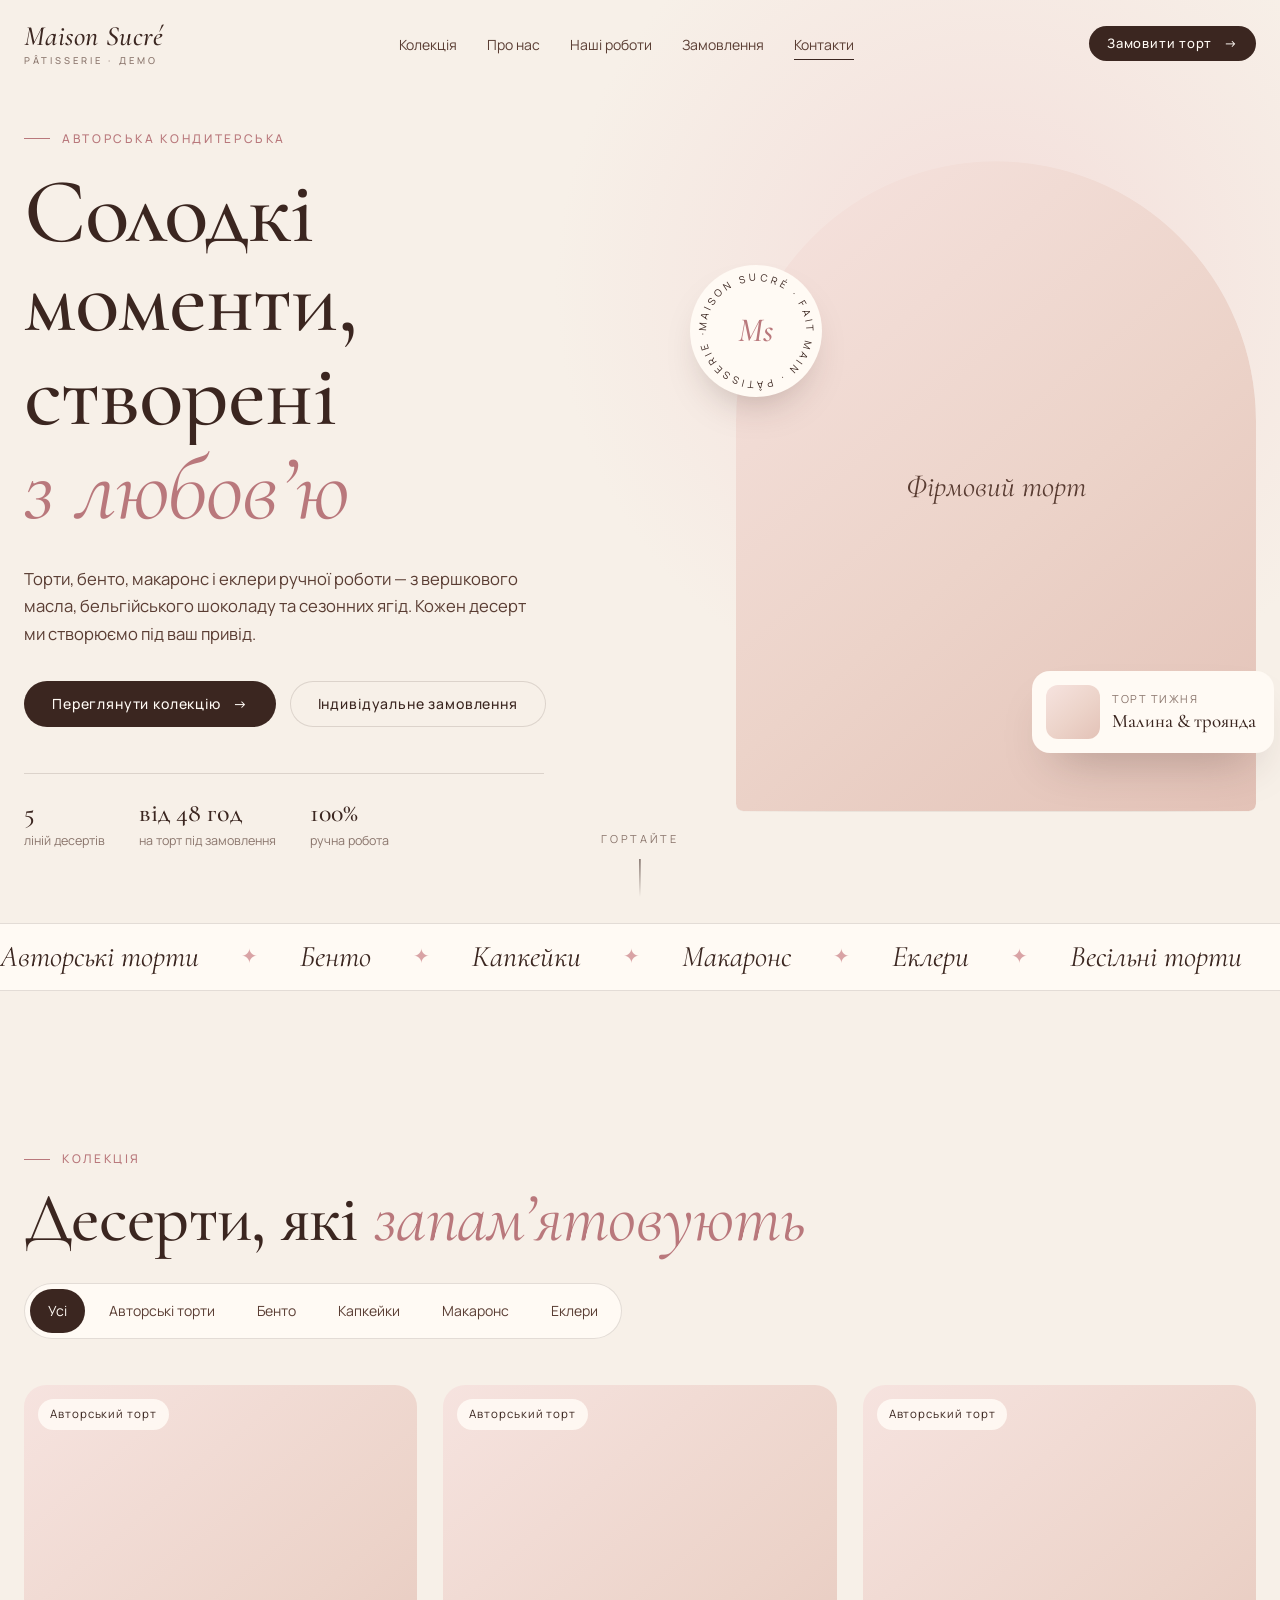
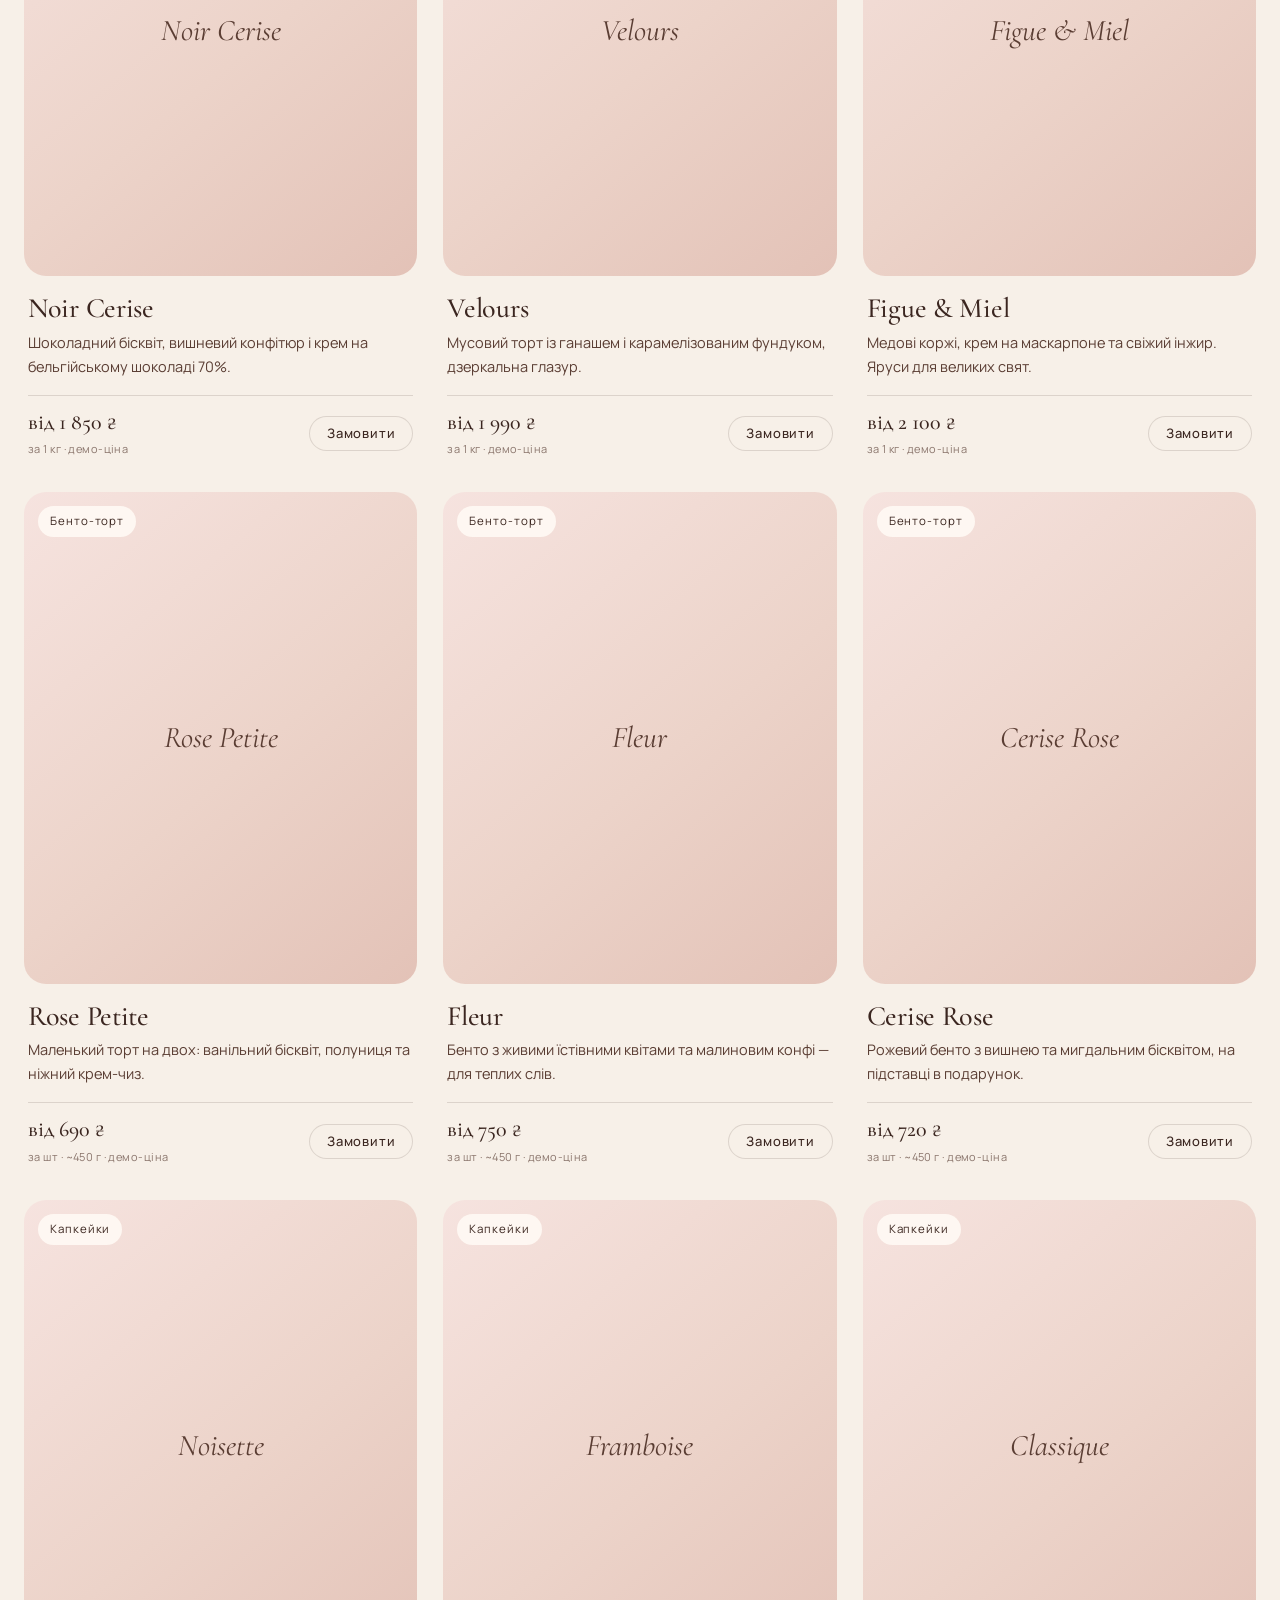
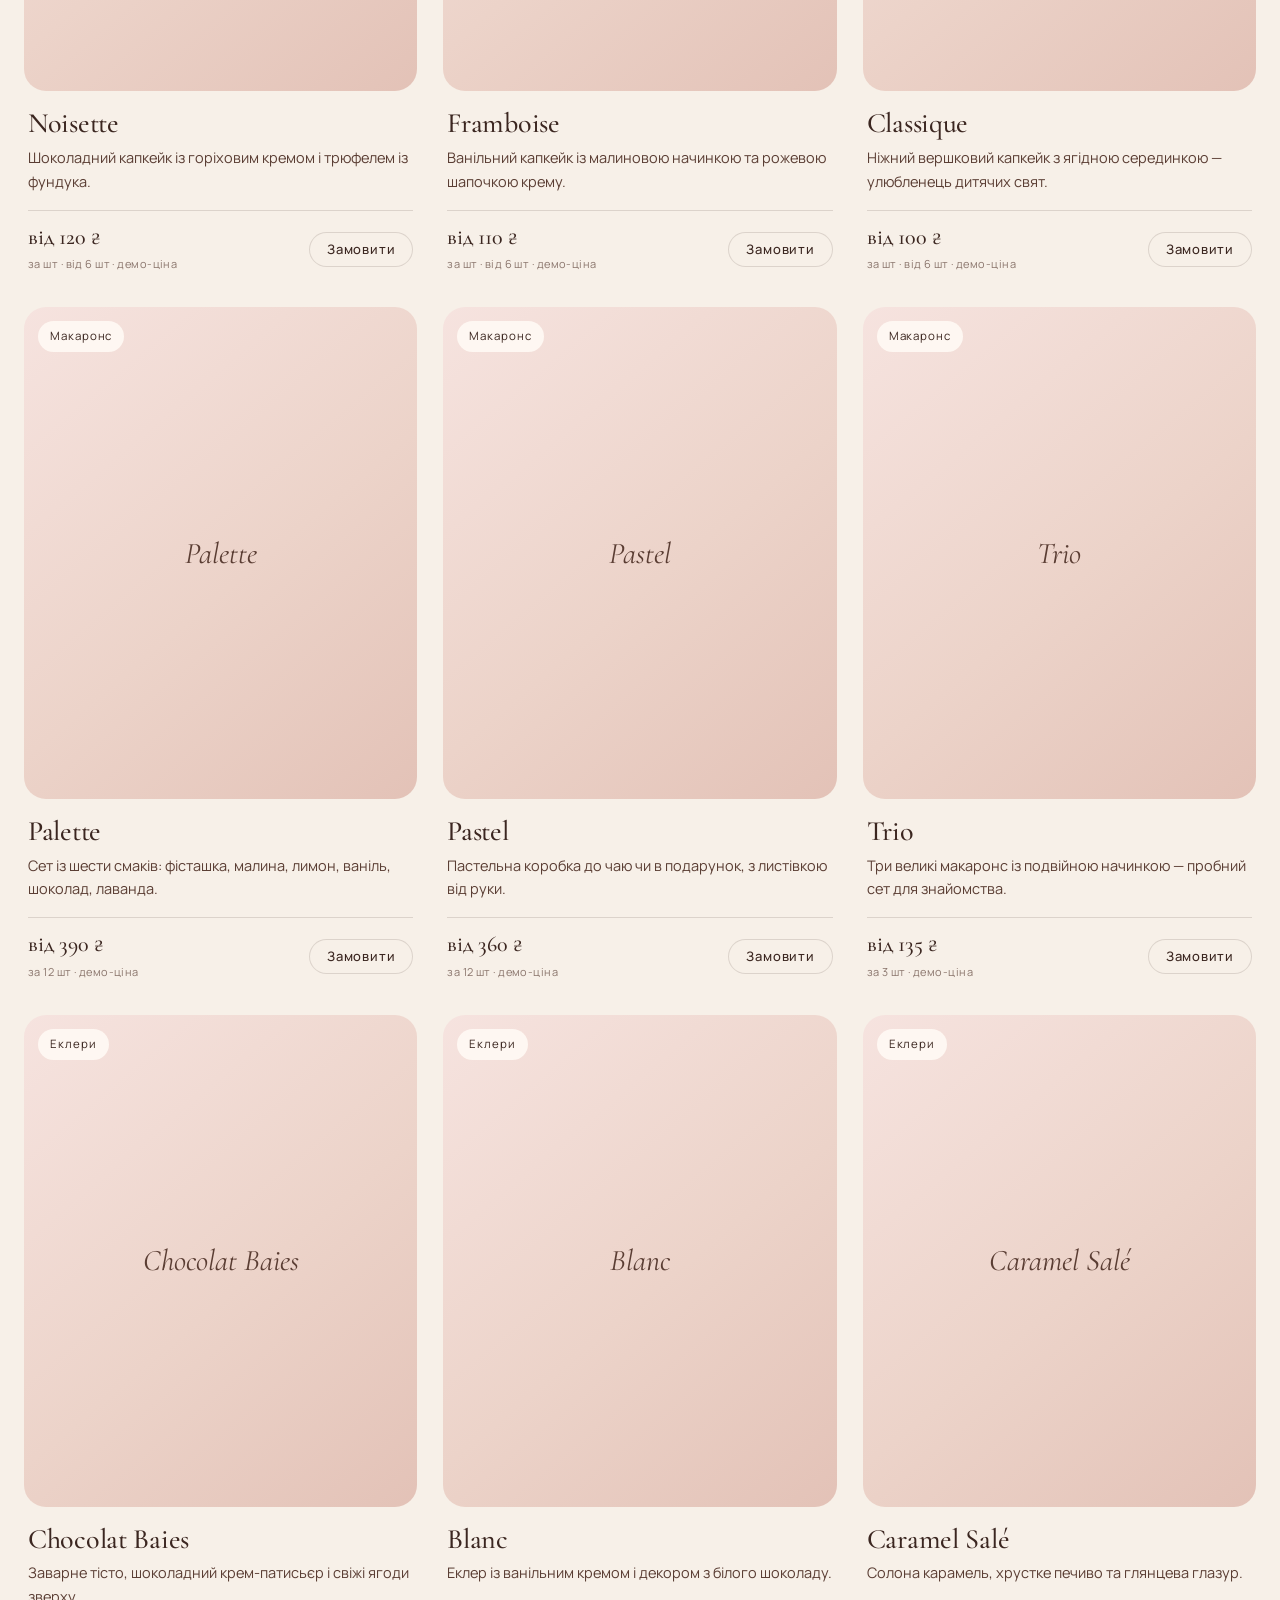
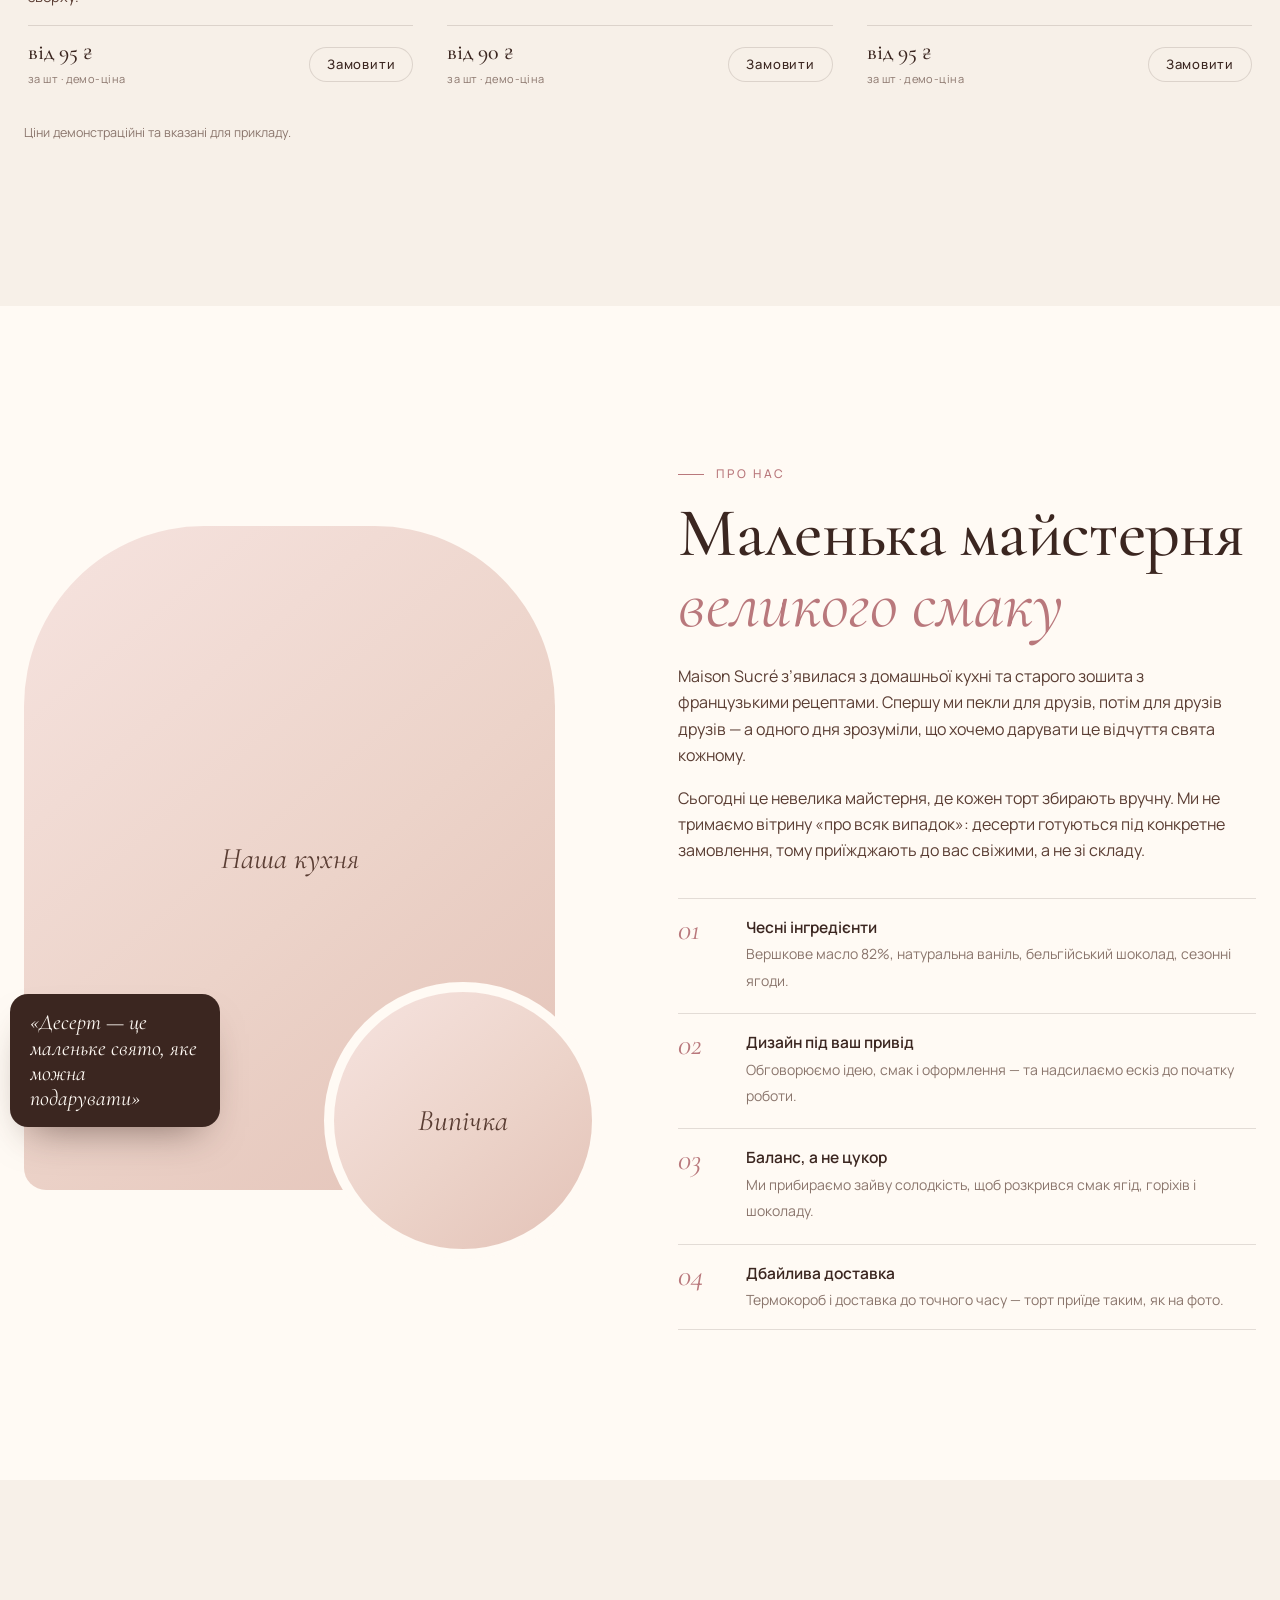
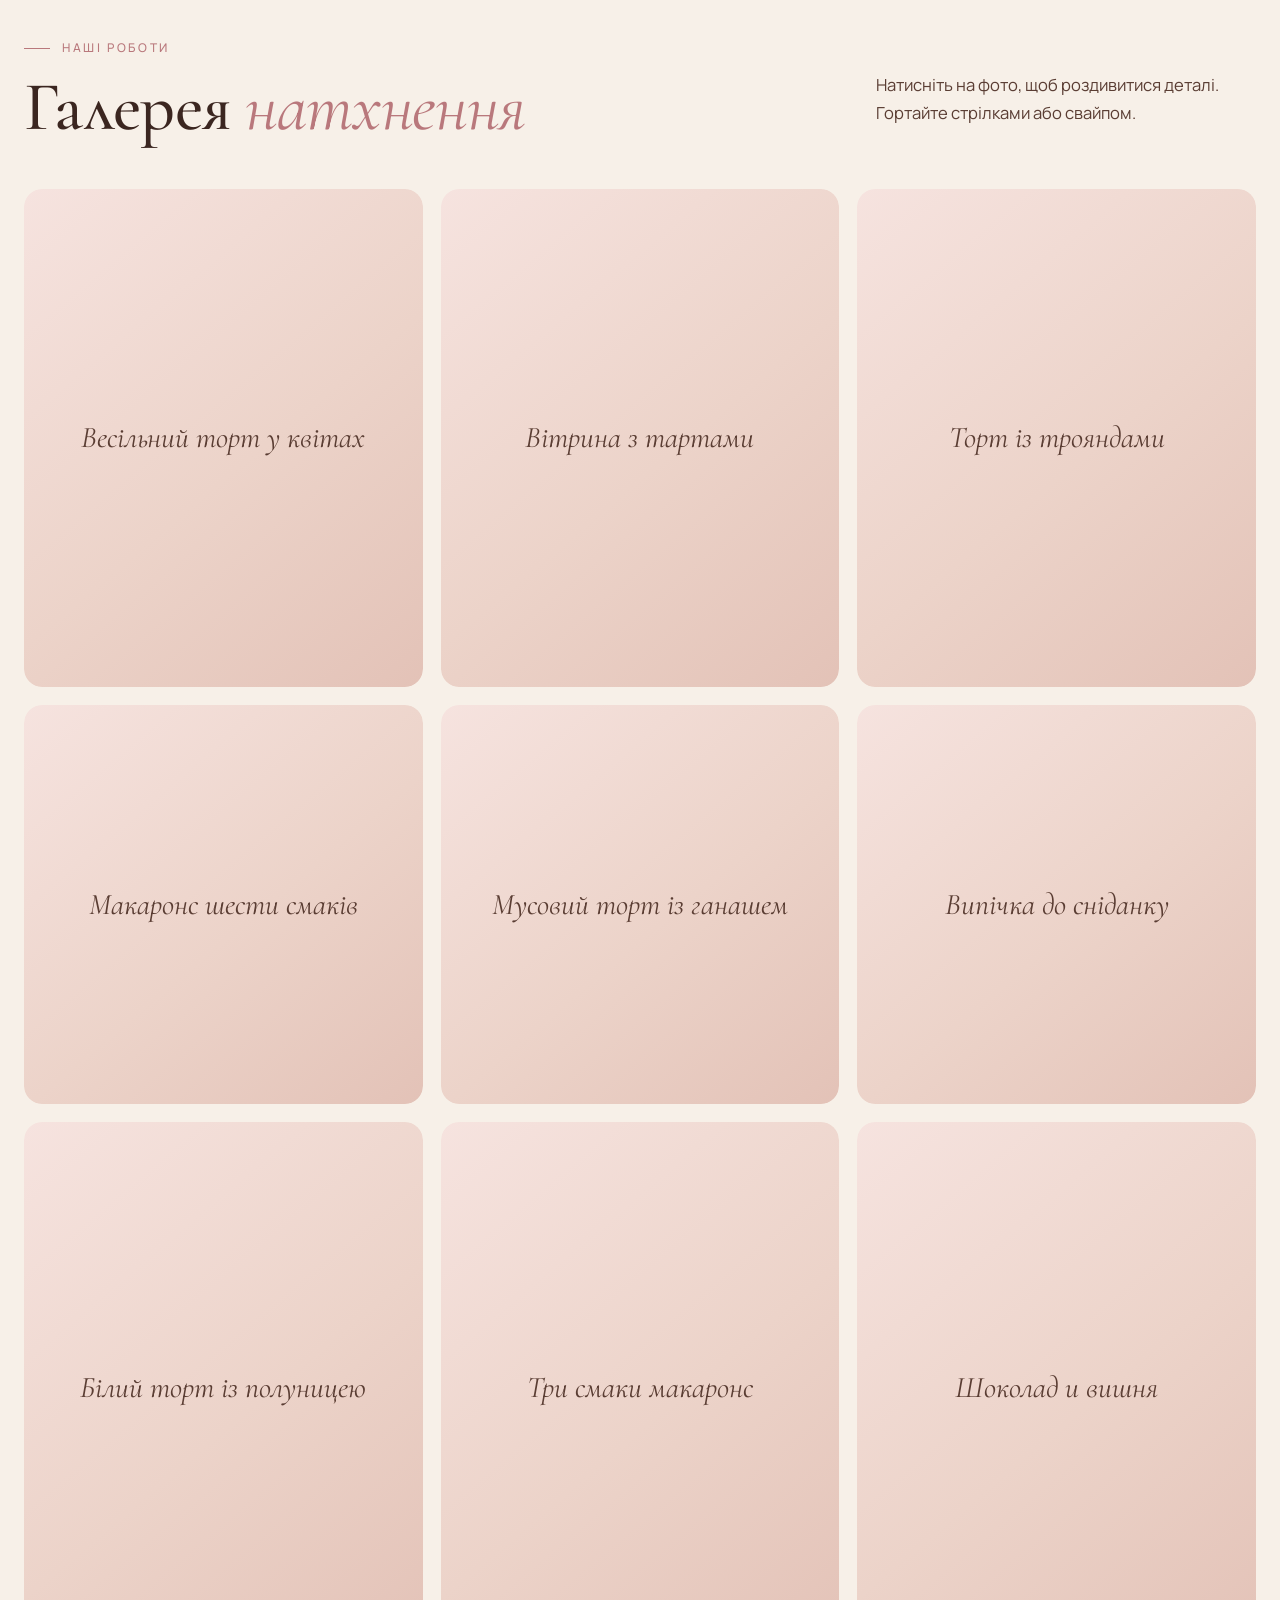
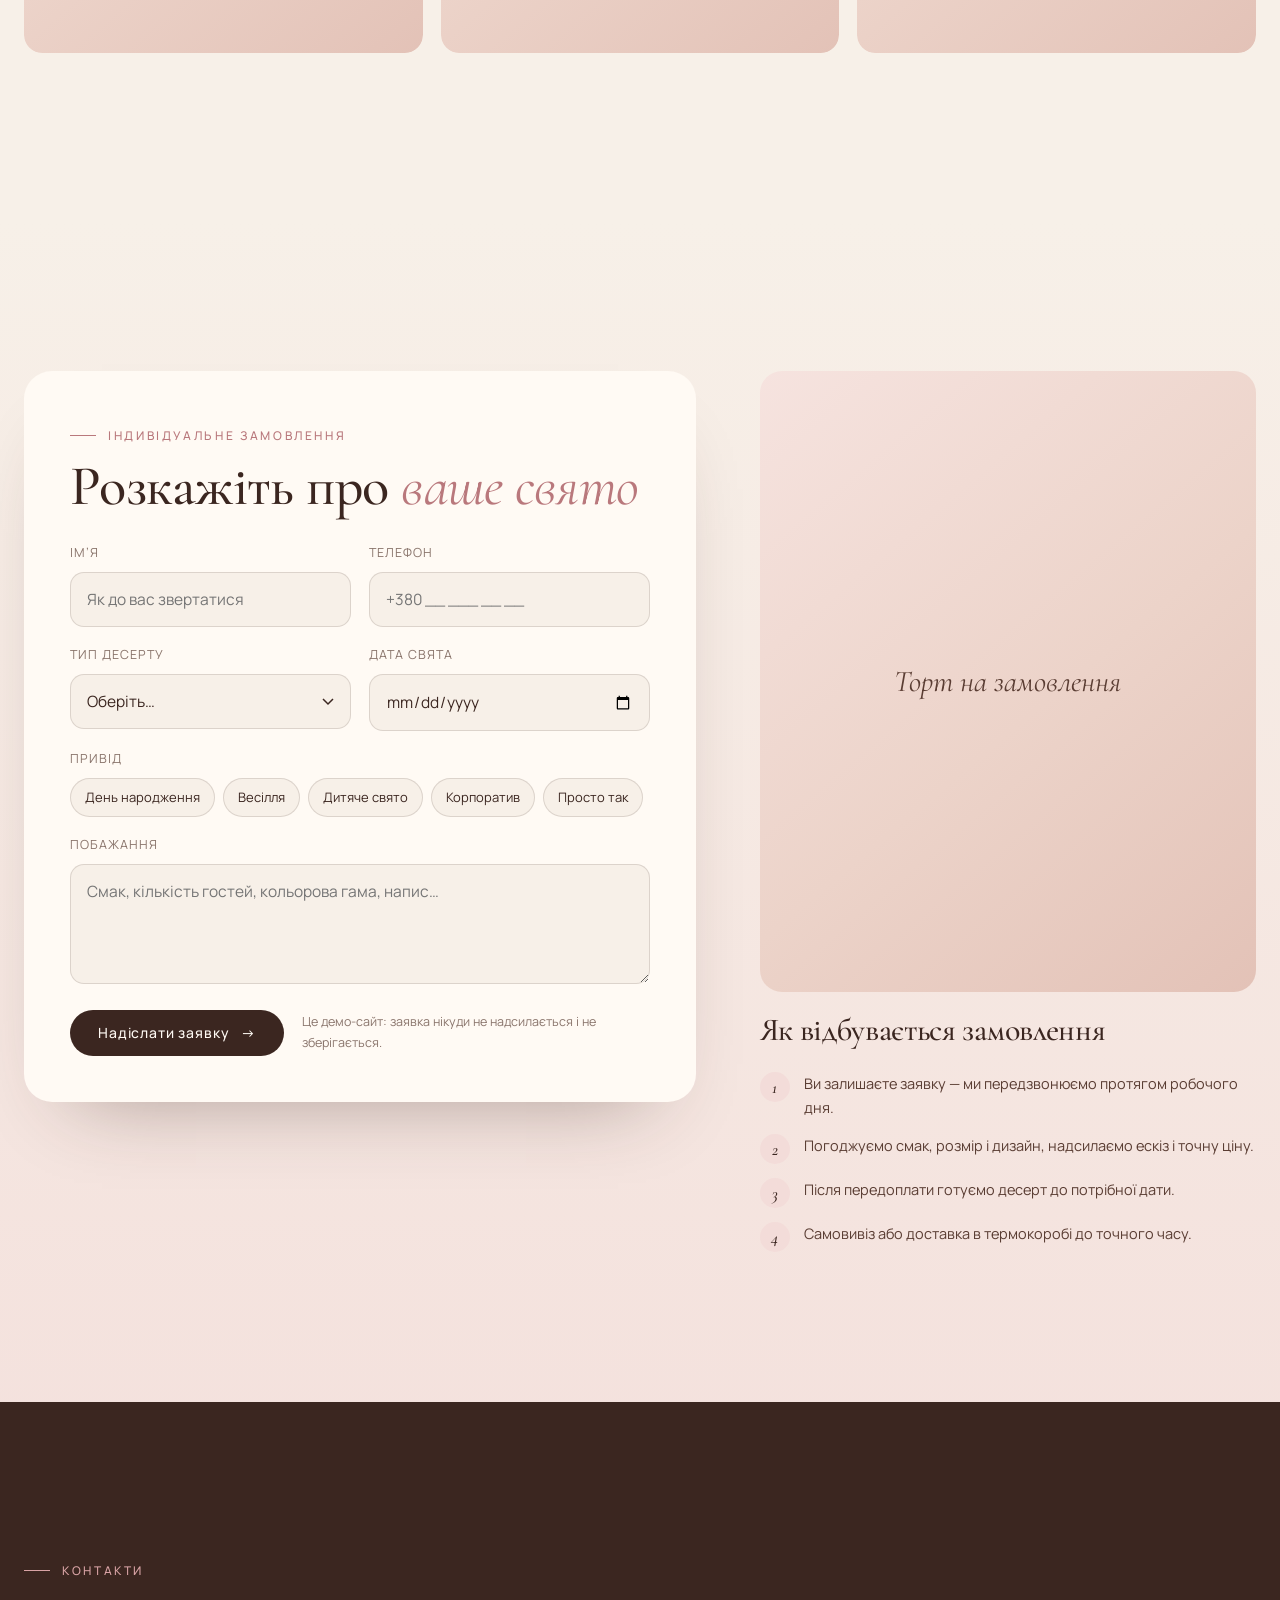
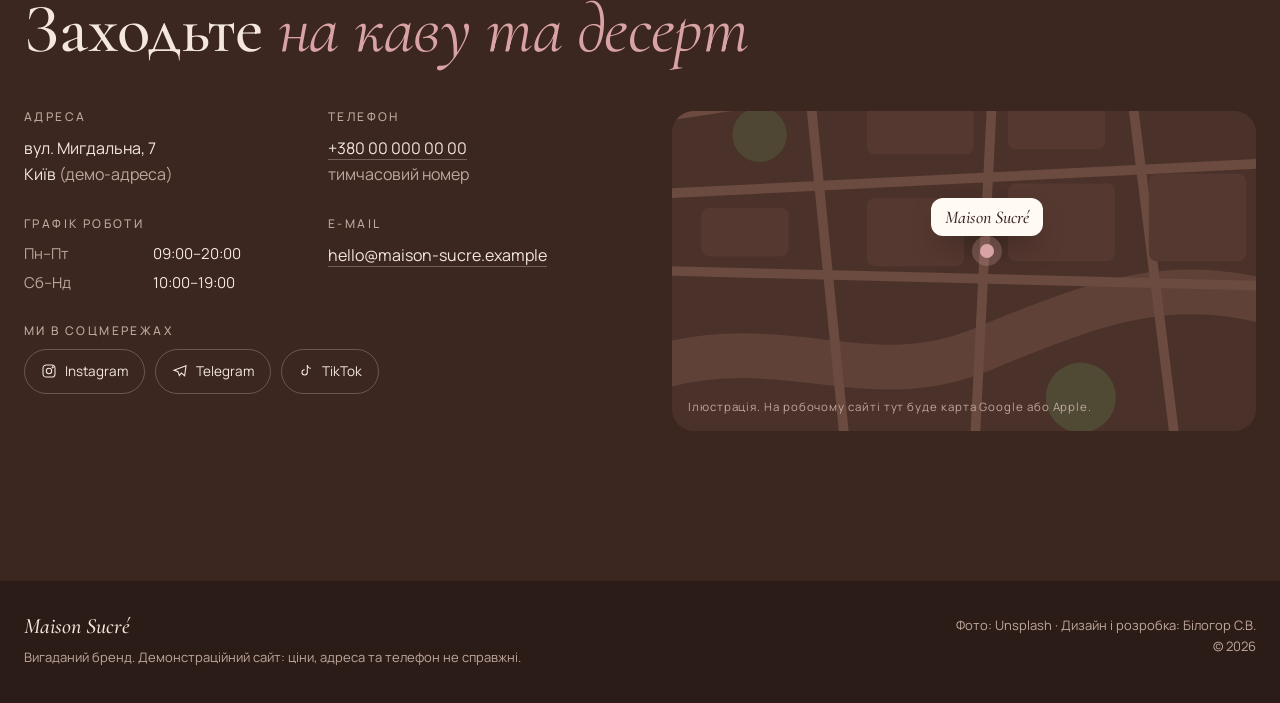
==== maison-sucre/index.html @ 6be9d834 "Add Maison Sucré demo (Ukrainian) at /maison-sucre/" ====
<!DOCTYPE html>
<html lang="uk">
<head>
<meta charset="utf-8">
<meta name="viewport" content="width=device-width,initial-scale=1">
<title>Maison Sucré — авторська кондитерська (демо)</title>
<meta name="description" content="Maison Sucré — авторські торти, бенто, макаронс, еклери та капкейки. Демонстраційний сайт кондитерської.">
<meta name="theme-color" content="#f7f0e8">
<meta property="og:title" content="Maison Sucré — солодкі моменти, створені з любов’ю">
<meta property="og:description" content="Авторські десерти ручної роботи. Демонстраційний сайт.">
<meta property="og:type" content="website">
<link rel="icon" href="data:image/svg+xml,%3Csvg xmlns='http://www.w3.org/2000/svg' viewBox='0 0 64 64'%3E%3Crect width='64' height='64' rx='16' fill='%23f3dcd9'/%3E%3Ctext x='32' y='44' font-family='Georgia,serif' font-style='italic' font-size='34' text-anchor='middle' fill='%233b2620'%3EMs%3C/text%3E%3C/svg%3E">
<link rel="preconnect" href="https://fonts.googleapis.com">
<link rel="preconnect" href="https://fonts.gstatic.com" crossorigin>
<link rel="preconnect" href="https://images.unsplash.com">
<link href="https://fonts.googleapis.com/css2?family=Cormorant+Garamond:ital,wght@0,400;0,500;0,600;1,400;1,500&family=Manrope:wght@300;400;500;600&display=swap" rel="stylesheet">
<style>
/* ============ tokens ============ */
:root{
  --cream:#f7f0e8; --milk:#fffaf4; --blush:#f3dcd9; --rose:#d9a3a5; --rose-d:#b9787c;
  --choc:#3b2620; --choc-2:#5a3d33; --mute:#8a756c; --line:rgba(59,38,32,.14);
  --serif:'Cormorant Garamond',Georgia,'Times New Roman',serif; --sans:'Manrope',system-ui,-apple-system,'Segoe UI',sans-serif;
  --r:22px; --ease:cubic-bezier(.2,.7,.2,1);
}
*{box-sizing:border-box}
html{scroll-behavior:smooth;-webkit-text-size-adjust:100%}
body{margin:0;background:var(--cream);color:var(--choc);font:400 16px/1.65 var(--sans);-webkit-font-smoothing:antialiased;overflow-x:hidden}
img{display:block;max-width:100%}
a{color:inherit}
button,input,select,textarea{font:inherit;color:inherit}
button{cursor:pointer}
:focus-visible{outline:2px solid var(--rose-d);outline-offset:3px;border-radius:6px}
.wrap{width:min(1240px,100% - 48px);margin-inline:auto}
section{scroll-margin-top:84px}
.eyebrow{font:500 12px/1 var(--sans);letter-spacing:.22em;text-transform:uppercase;color:var(--rose-d);display:inline-flex;align-items:center;gap:12px}
.eyebrow:before{content:"";width:26px;height:1px;background:currentColor}
h1,h2,h3{font-family:var(--serif);font-weight:500;margin:0;line-height:1.02;letter-spacing:-.01em}
h2{font-size:clamp(40px,5.4vw,72px)}
h2 em,h1 em{font-style:italic;color:var(--rose-d);font-weight:400}
.lead{font-size:clamp(16px,1.3vw,18px);color:var(--choc-2);max-width:520px}
.sr{position:absolute;width:1px;height:1px;overflow:hidden;clip:rect(0 0 0 0);white-space:nowrap}

/* buttons */
.btn{display:inline-flex;align-items:center;gap:12px;border:0;border-radius:999px;padding:16px 28px;background:var(--choc);color:var(--milk);font:500 14px/1 var(--sans);letter-spacing:.06em;text-decoration:none;transition:transform .5s var(--ease),background .4s,box-shadow .5s}
.btn:hover{background:#2a1a15;transform:translateY(-2px);box-shadow:0 18px 40px -18px rgba(59,38,32,.55)}
.btn:active{transform:scale(.98)}
.btn .arr{display:inline-block;transition:transform .5s var(--ease)}
.btn:hover .arr{transform:translateX(4px)}
.btn.ghost{background:transparent;color:var(--choc);box-shadow:inset 0 0 0 1px var(--line)}
.btn.ghost:hover{background:var(--milk);box-shadow:inset 0 0 0 1px var(--choc)}
.btn.small{padding:11px 18px;font-size:13px}

/* photo frame with graceful fallback (if a photo can't load, a soft tinted card with its name stays) */
.ph{position:relative;overflow:hidden;background:linear-gradient(140deg,#f6e3df,#ecd3c9 55%,#e3c2b7)}
.ph img{width:100%;height:100%;object-fit:cover;transition:transform 1.2s var(--ease),opacity .8s;opacity:0}
.ph img.ok{opacity:1}
.ph.noimg img{display:none}
.ph.noimg:after{content:attr(data-label);position:absolute;inset:0;display:grid;place-items:center;padding:20px;text-align:center;font:italic 400 clamp(20px,2.4vw,30px)/1.1 var(--serif);color:var(--choc-2)}

/* ============ nav ============ */
.nav{position:fixed;inset:0 0 auto;z-index:50;transition:background .5s,box-shadow .5s,padding .5s;padding:22px 0}
.nav.solid{background:rgba(247,240,232,.86);-webkit-backdrop-filter:blur(14px);backdrop-filter:blur(14px);box-shadow:0 1px 0 var(--line);padding:12px 0}
.nav .wrap{display:flex;align-items:center;justify-content:space-between;gap:20px}
.logo{display:flex;flex-direction:column;text-decoration:none;line-height:1}
.logo b{font:italic 500 28px/1 var(--serif);letter-spacing:.01em}
.logo small{font:500 9.5px/1 var(--sans);letter-spacing:.32em;text-transform:uppercase;color:var(--mute);margin-top:6px}
.links{display:flex;gap:30px;list-style:none;margin:0;padding:0}
.links a{text-decoration:none;font-size:14px;color:var(--choc-2);position:relative;padding:6px 0}
.links a:after{content:"";position:absolute;left:0;right:0;bottom:0;height:1px;background:var(--choc);transform:scaleX(0);transform-origin:right;transition:transform .5s var(--ease)}
.links a:hover:after,.links a.on:after{transform:scaleX(1);transform-origin:left}
.burger{display:none;width:46px;height:46px;border-radius:50%;border:1px solid var(--line);background:var(--milk);place-items:center}
.burger span,.burger span:before,.burger span:after{display:block;width:18px;height:1.5px;background:var(--choc);position:relative;transition:transform .4s,background .4s}
.burger span:before,.burger span:after{content:"";position:absolute;left:0}
.burger span:before{top:-6px}.burger span:after{top:6px}
.burger[aria-expanded=true] span{background:transparent}
.burger[aria-expanded=true] span:before{transform:translateY(6px) rotate(45deg)}
.burger[aria-expanded=true] span:after{transform:translateY(-6px) rotate(-45deg)}
.mmenu{position:fixed;inset:0;z-index:45;background:var(--cream);display:flex;flex-direction:column;justify-content:center;padding:100px 28px 40px;gap:6px;opacity:0;visibility:hidden;transition:opacity .5s,visibility .5s}
.mmenu.on{opacity:1;visibility:visible}
.mmenu a{font:italic 400 40px/1.2 var(--serif);text-decoration:none;border-bottom:1px solid var(--line);padding:8px 0;display:flex;justify-content:space-between;align-items:baseline}
.mmenu a small{font:500 11px var(--sans);letter-spacing:.2em;color:var(--mute);font-style:normal}
.mmenu .btn{margin-top:26px;align-self:flex-start}

/* ============ hero ============ */
.hero{position:relative;min-height:100vh;min-height:100svh;display:flex;align-items:center;padding:120px 0 70px;overflow:hidden}
.hero:before{content:"";position:absolute;right:-12vw;top:-18vh;width:70vw;height:70vw;max-width:980px;max-height:980px;border-radius:50%;background:radial-gradient(circle,rgba(243,220,217,.95),rgba(243,220,217,0) 68%);pointer-events:none}
.hero .wrap{position:relative;display:grid;grid-template-columns:1.05fr .95fr;gap:56px;align-items:center}
.hero h1{font-size:clamp(52px,7.2vw,112px);line-height:.96;margin:22px 0 26px}
.hero h1 .ln{display:block;overflow:hidden;padding-bottom:.06em}
.hero h1 .ln>span{display:inline-block;transform:translateY(105%);transition:transform 1.3s var(--ease)}
.loaded .hero h1 .ln>span{transform:none}
.hero h1 .ln:nth-child(2)>span{transition-delay:.12s}.hero h1 .ln:nth-child(3)>span{transition-delay:.24s}
.hero .cta{display:flex;flex-wrap:wrap;gap:14px;margin-top:34px}
.hero .facts{display:flex;gap:34px;margin-top:46px;padding-top:26px;border-top:1px solid var(--line);max-width:520px}
.hero .facts b{display:block;font:500 26px/1 var(--serif)}
.hero .facts span{font-size:12.5px;color:var(--mute)}
.fade-up{opacity:0;transform:translateY(18px);transition:opacity 1.1s var(--ease),transform 1.1s var(--ease)}
.loaded .fade-up{opacity:1;transform:none}
.loaded .fade-up.d1{transition-delay:.35s}.loaded .fade-up.d2{transition-delay:.5s}.loaded .fade-up.d3{transition-delay:.65s}
.art{position:relative;justify-self:end;width:min(100%,520px)}
.arch{aspect-ratio:4/5;border-radius:999px 999px 28px 28px;box-shadow:0 50px 90px -40px rgba(59,38,32,.45);clip-path:inset(100% 0 0 0 round 999px 999px 28px 28px);transition:clip-path 1.6s var(--ease) .15s}
.loaded .arch{clip-path:inset(0 0 0 0 round 999px 999px 28px 28px)}
.arch img{transform:scale(1.12)}
.loaded .arch img{transform:scale(1.02)}
.seal{position:absolute;left:-46px;top:16%;width:132px;height:132px;border-radius:50%;background:var(--milk);display:grid;place-items:center;box-shadow:0 20px 40px -20px rgba(59,38,32,.35)}
.seal svg{position:absolute;inset:0;animation:spin 22s linear infinite}
.seal i{font:italic 500 34px/1 var(--serif);color:var(--rose-d)}
@keyframes spin{to{transform:rotate(360deg)}}
.tag-card{position:absolute;right:-18px;bottom:9%;background:var(--milk);border-radius:18px;padding:14px 18px 14px 14px;display:flex;gap:12px;align-items:center;box-shadow:0 24px 50px -24px rgba(59,38,32,.4);max-width:260px}
.tag-card .ph{width:54px;height:54px;border-radius:12px;flex:none}
.tag-card small{display:block;font-size:11px;letter-spacing:.14em;text-transform:uppercase;color:var(--mute)}
.tag-card b{font:500 19px/1.15 var(--serif)}
.scroll-cue{position:absolute;left:50%;bottom:26px;transform:translateX(-50%);font-size:11px;letter-spacing:.24em;text-transform:uppercase;color:var(--mute);display:flex;flex-direction:column;align-items:center;gap:10px;text-decoration:none}
.scroll-cue i{width:1px;height:38px;background:linear-gradient(var(--choc),transparent);animation:drip 2.4s ease-in-out infinite;transform-origin:top}
@keyframes drip{0%{transform:scaleY(0)}55%{transform:scaleY(1)}100%{transform:scaleY(1);opacity:0}}

/* marquee */
.marquee{border-block:1px solid var(--line);background:var(--milk);overflow:hidden;padding:18px 0}
.marquee div{display:flex;gap:42px;width:max-content;animation:mq 38s linear infinite;font:italic 400 30px/1 var(--serif);white-space:nowrap}
.marquee span:nth-child(even){color:var(--rose);font-style:normal;font-size:20px;align-self:center}
@keyframes mq{to{transform:translateX(-50%)}}

/* ============ sections ============ */
.sec{padding:clamp(90px,12vw,150px) 0}
.head{display:flex;justify-content:space-between;align-items:flex-end;gap:30px;margin-bottom:46px;flex-wrap:wrap}
.head h2{margin-top:16px}

/* reveal on scroll */
.rv{opacity:0;transform:translateY(28px);transition:opacity 1s var(--ease),transform 1s var(--ease)}
.rv.in{opacity:1;transform:none}

/* catalog */
.filters{display:flex;gap:6px;flex-wrap:wrap;position:relative;background:var(--milk);padding:6px;border-radius:999px;box-shadow:inset 0 0 0 1px var(--line)}
.filters button{position:relative;z-index:1;border:0;background:none;border-radius:999px;padding:10px 18px;font-size:14px;color:var(--choc-2);transition:color .4s;white-space:nowrap}
.filters button[aria-pressed=true]{color:var(--milk)}
.filters .pill{position:absolute;z-index:0;top:6px;left:0;height:calc(100% - 12px);border-radius:999px;background:var(--choc);transition:transform .6s var(--ease),width .6s var(--ease)}
.grid{display:grid;grid-template-columns:repeat(3,minmax(0,1fr));gap:34px 26px}
.card{display:flex;flex-direction:column;transition:opacity .45s var(--ease),transform .45s var(--ease)}
.card.hide{display:none}
.card.out{opacity:0;transform:translateY(16px) scale(.98)}
.card .ph{aspect-ratio:4/5;border-radius:var(--r)}
.card:hover .ph img{transform:scale(1.06)}
.card .badge{position:absolute;left:14px;top:14px;z-index:1;background:rgba(255,250,244,.9);border-radius:999px;padding:6px 12px;font-size:11.5px;letter-spacing:.08em;-webkit-backdrop-filter:blur(6px);backdrop-filter:blur(6px)}
.card .body{padding:18px 4px 0;display:flex;flex-direction:column;flex:1}
.card h3{font-size:28px}
.card p{margin:8px 0 16px;font-size:14.5px;color:var(--choc-2);flex:1}
.card .row{display:flex;align-items:center;justify-content:space-between;gap:12px;border-top:1px solid var(--line);padding-top:14px}
.price b{font:500 22px/1 var(--serif)}
.price small{display:block;font-size:11px;color:var(--mute);margin-top:4px;letter-spacing:.04em}
.note{font-size:12.5px;color:var(--mute);margin-top:34px}

/* about */
.about{background:var(--milk)}
.about .wrap{display:grid;grid-template-columns:1fr 1fr;gap:clamp(40px,6vw,90px);align-items:center}
.collage{position:relative;padding:0 8% 12% 0}
.collage .a{aspect-ratio:4/5;border-radius:180px 180px var(--r) var(--r)}
.collage .b{position:absolute;right:0;bottom:0;width:48%;aspect-ratio:1;border-radius:50%;border:10px solid var(--milk)}
.collage .stamp{position:absolute;left:-14px;bottom:18%;background:var(--choc);color:var(--milk);border-radius:18px;padding:16px 20px;font:italic 400 22px/1.15 var(--serif);max-width:210px;box-shadow:0 20px 40px -20px rgba(59,38,32,.6)}
.about p{color:var(--choc-2)}
.steps{list-style:none;padding:0;margin:34px 0 0;display:grid;gap:4px}
.steps li{display:grid;grid-template-columns:54px 1fr;gap:14px;padding:16px 0;border-top:1px solid var(--line)}
.steps li:last-child{border-bottom:1px solid var(--line)}
.steps b{font:italic 400 30px/1 var(--serif);color:var(--rose-d)}
.steps strong{font-weight:600;display:block;font-size:15.5px}
.steps span{font-size:14px;color:var(--mute)}

/* gallery */
.masonry{columns:3;column-gap:18px}
.masonry button{display:block;width:100%;border:0;padding:0;margin:0 0 18px;border-radius:18px;break-inside:avoid;background:none;position:relative;overflow:hidden}
.masonry .ph{border-radius:18px}
.masonry button:nth-child(3n+1) .ph{aspect-ratio:4/5}.masonry button:nth-child(3n+2) .ph{aspect-ratio:1}.masonry button:nth-child(3n) .ph{aspect-ratio:3/4}
.masonry button:after{content:"＋";position:absolute;right:14px;bottom:14px;width:42px;height:42px;border-radius:50%;background:var(--milk);display:grid;place-items:center;font-size:18px;opacity:0;transform:scale(.7);transition:opacity .4s,transform .5s var(--ease)}
.masonry button:hover:after,.masonry button:focus-visible:after{opacity:1;transform:none}
.masonry button:hover img{transform:scale(1.07)}
.lb{position:fixed;inset:0;z-index:80;background:rgba(36,23,19,.94);display:flex;align-items:center;justify-content:center;opacity:0;visibility:hidden;transition:opacity .45s,visibility .45s;touch-action:pan-y}
.lb.on{opacity:1;visibility:visible}
.lb figure{margin:0;max-width:min(1100px,92vw);display:flex;flex-direction:column;align-items:center;gap:14px}
.lb .ph{background:transparent;max-height:78vh;border-radius:14px}
.lb img{max-height:78vh;width:auto;max-width:92vw;object-fit:contain;transform:scale(.96);transition:transform .6s var(--ease),opacity .4s}
.lb.on img.ok{transform:none}
.lb figcaption{color:#f1e4dc;font:italic 400 22px/1.2 var(--serif);text-align:center}
.lb figcaption small{display:block;font:400 12px var(--sans);letter-spacing:.2em;color:#b9a79e;margin-top:6px;font-style:normal}
.lb .x,.lb .nv{position:absolute;border:1px solid rgba(255,255,255,.25);background:rgba(255,255,255,.06);color:#fff;border-radius:50%;width:52px;height:52px;display:grid;place-items:center;font-size:20px;transition:background .3s}
.lb .x:hover,.lb .nv:hover{background:rgba(255,255,255,.16)}
.lb .x{top:22px;right:22px}.lb .prev{left:22px;top:50%;transform:translateY(-50%)}.lb .next{right:22px;top:50%;transform:translateY(-50%)}

/* order */
.order .wrap{display:grid;grid-template-columns:1.15fr .85fr;gap:clamp(30px,5vw,70px);align-items:start}
.form{background:var(--milk);border-radius:28px;padding:clamp(24px,4vw,46px);box-shadow:0 40px 80px -50px rgba(59,38,32,.45)}
.fgrid{display:grid;grid-template-columns:1fr 1fr;gap:18px}
.field{display:flex;flex-direction:column;gap:8px}
.field.full{grid-column:1/-1}
.field label{font-size:12.5px;letter-spacing:.08em;text-transform:uppercase;color:var(--mute)}
.field input,.field select,.field textarea{border:1px solid var(--line);background:var(--cream);border-radius:14px;padding:14px 16px;font-size:15.5px;transition:border-color .3s,background .3s,box-shadow .3s;width:100%}
.field select{appearance:none;-webkit-appearance:none;background-image:url("data:image/svg+xml,%3Csvg xmlns='http://www.w3.org/2000/svg' width='12' height='8'%3E%3Cpath d='M1 1l5 5 5-5' fill='none' stroke='%233b2620' stroke-width='1.5'/%3E%3C/svg%3E");background-repeat:no-repeat;background-position:right 16px center;padding-right:40px}
.field textarea{min-height:120px;resize:vertical}
.field input:focus,.field select:focus,.field textarea:focus{outline:none;border-color:var(--rose-d);background:#fff;box-shadow:0 0 0 4px rgba(217,163,165,.25)}
.field .err{font-size:12.5px;color:#a4473f;min-height:0;display:none}
.field.bad input,.field.bad select{border-color:#c46a62}
.field.bad .err{display:block}
.chips{display:flex;flex-wrap:wrap;gap:8px}
.chips button{border:1px solid var(--line);background:var(--cream);border-radius:999px;padding:8px 14px;font-size:13px;transition:all .3s}
.chips button[aria-pressed=true]{background:var(--choc);color:var(--milk);border-color:var(--choc)}
.form .send{display:flex;align-items:center;gap:18px;flex-wrap:wrap;margin-top:26px}
.form .send small{color:var(--mute);font-size:12.5px;max-width:300px}
.done{display:none;text-align:center;padding:30px 10px}
.done .ok{width:84px;height:84px;margin:0 auto 20px;border-radius:50%;background:var(--blush);display:grid;place-items:center}
.done h3{font-size:40px}
.done p{color:var(--choc-2);max-width:440px;margin:12px auto 24px}
.form.sent .fbody{display:none}.form.sent .done{display:block;animation:pop .8s var(--ease)}
@keyframes pop{from{opacity:0;transform:translateY(14px)}}
.side .ph{aspect-ratio:4/5;border-radius:var(--r)}
.how{list-style:none;padding:0;margin:26px 0 0;display:grid;gap:14px;counter-reset:h}
.how li{counter-increment:h;display:flex;gap:14px;font-size:14.5px;color:var(--choc-2)}
.how li:before{content:counter(h);flex:none;width:30px;height:30px;border-radius:50%;background:var(--blush);display:grid;place-items:center;font:italic 500 17px/1 var(--serif);color:var(--choc)}

/* contacts */
.contacts{background:var(--choc);color:#f3e7df}
.contacts .eyebrow{color:var(--rose)}
.contacts h2 em{color:var(--rose)}
.cgrid{display:grid;grid-template-columns:1fr 1fr;gap:clamp(30px,5vw,70px);align-items:stretch;margin-top:46px}
.info{display:grid;grid-template-columns:1fr 1fr;gap:30px 24px;align-content:start}
.info h3{font:500 12px/1 var(--sans);letter-spacing:.2em;text-transform:uppercase;color:#bfa79c;margin-bottom:12px}
.info p{margin:0;font-size:16px}
.info a{text-decoration:none;border-bottom:1px solid rgba(243,231,223,.3);transition:border-color .3s}
.info a:hover{border-color:#f3e7df}
.hours{display:grid;grid-template-columns:auto auto;gap:4px 18px;font-size:15px}
.hours span:nth-child(odd){color:#bfa79c}
.socials{display:flex;gap:10px;flex-wrap:wrap}
.socials button{border:1px solid rgba(243,231,223,.25);background:none;color:#f3e7df;border-radius:999px;padding:10px 16px;font-size:13.5px;display:inline-flex;gap:8px;align-items:center;transition:background .3s,border-color .3s}
.socials button:hover{background:rgba(243,231,223,.08);border-color:#f3e7df}
.socials svg{width:16px;height:16px}
.map{position:relative;border-radius:var(--r);overflow:hidden;min-height:320px;background:#4a3129}
.map svg{position:absolute;inset:0;width:100%;height:100%}
.map .pin{position:absolute;left:54%;top:46%;transform:translate(-50%,-100%);display:flex;flex-direction:column;align-items:center}
.map .pin b{background:var(--milk);color:var(--choc);font:italic 500 18px/1 var(--serif);padding:10px 14px;border-radius:12px;white-space:nowrap;box-shadow:0 14px 30px -12px rgba(0,0,0,.5)}
.map .pin i{width:14px;height:14px;border-radius:50%;background:var(--rose);margin-top:8px;box-shadow:0 0 0 8px rgba(217,163,165,.25);animation:pulse 2.2s infinite}
@keyframes pulse{50%{box-shadow:0 0 0 16px rgba(217,163,165,0)}}
.map small{position:absolute;left:16px;bottom:14px;font-size:11.5px;color:#bfa79c;letter-spacing:.08em}

footer{background:#2c1c17;color:#bfa79c;padding:34px 0;font-size:13px}
footer .wrap{display:flex;justify-content:space-between;gap:20px;flex-wrap:wrap}
footer b{font:italic 500 22px/1 var(--serif);color:#f3e7df}

.toast{position:fixed;left:50%;bottom:26px;z-index:90;transform:translate(-50%,20px);background:var(--choc);color:var(--milk);padding:14px 22px;border-radius:999px;font-size:14px;opacity:0;pointer-events:none;transition:opacity .4s,transform .5s var(--ease);max-width:calc(100% - 32px);text-align:center;box-shadow:0 20px 40px -20px rgba(0,0,0,.5)}
.toast.on{opacity:1;transform:translate(-50%,0)}

/* ============ responsive ============ */
@media (max-width:1080px){
  .grid{grid-template-columns:repeat(2,minmax(0,1fr))}
  .hero .wrap{gap:36px}
  .seal{left:-20px;width:112px;height:112px}
}
@media (max-width:900px){
  .links,.nav .btn{display:none}
  .burger{display:grid}
  .hero{padding-top:110px}
  .hero .wrap{grid-template-columns:1fr}
  .art{justify-self:center;width:min(100%,460px);order:-1}
  .hero h1{margin-top:16px}
  .about .wrap,.order .wrap,.cgrid{grid-template-columns:1fr}
  .collage{max-width:520px}
  .masonry{columns:2}
  .side{display:grid;grid-template-columns:200px 1fr;gap:24px;align-items:start}
  .head{align-items:flex-start}
  .filters{max-width:100%;overflow-x:auto;scrollbar-width:none;flex-wrap:nowrap}
  .filters::-webkit-scrollbar{display:none}
}
@media (max-width:600px){
  .wrap{width:min(100% - 32px,1240px)}
  .grid{grid-template-columns:1fr;gap:40px}
  .card .ph{aspect-ratio:5/4}
  .hero{min-height:auto;padding:96px 0 60px}
  .art{width:86%}
  .seal{width:92px;height:92px;left:-14px}
  .seal i{font-size:26px}
  .tag-card{right:-10px;padding:10px 12px 10px 10px;max-width:220px}
  .tag-card .ph{width:44px;height:44px}
  .tag-card b{font-size:16px}
  .hero .facts{gap:22px}
  .hero .facts b{font-size:22px}
  .scroll-cue{display:none}
  .fgrid{grid-template-columns:1fr}
  .side{grid-template-columns:1fr}
  .side .ph{aspect-ratio:16/10}
  .info{grid-template-columns:1fr}
  .masonry{column-gap:12px}.masonry button{margin-bottom:12px}
  .lb .nv{top:auto;bottom:22px;transform:none}
  .lb .prev{left:calc(50% - 64px)}.lb .next{right:calc(50% - 64px)}
  .collage .stamp{left:0;font-size:18px;padding:12px 16px}
  .marquee div{font-size:24px}
}
@media (prefers-reduced-motion:reduce){
  html{scroll-behavior:auto}
  *,*:before,*:after{animation:none!important;transition-duration:.01ms!important}
  .rv,.fade-up{opacity:1;transform:none}
  .hero h1 .ln>span{transform:none}
  .arch{clip-path:none}
}
</style>
</head>
<body>
<a class="sr" href="#order" style="z-index:100" onfocus="this.classList.remove('sr')" onblur="this.classList.add('sr')">Перейти до форми замовлення</a>

<header class="nav" id="nav">
  <div class="wrap">
    <a class="logo" href="#top" aria-label="Maison Sucré — нагору"><b>Maison Sucré</b><small>pâtisserie · демо</small></a>
    <nav aria-label="Головне меню">
      <ul class="links">
        <li><a href="#catalog">Колекція</a></li>
        <li><a href="#about">Про нас</a></li>
        <li><a href="#gallery">Наші роботи</a></li>
        <li><a href="#order">Замовлення</a></li>
        <li><a href="#contacts">Контакти</a></li>
      </ul>
    </nav>
    <a class="btn small" href="#order">Замовити торт <span class="arr">→</span></a>
    <button class="burger" id="burger" aria-label="Відкрити меню" aria-expanded="false" aria-controls="mmenu"><span></span></button>
  </div>
</header>
<div class="mmenu" id="mmenu" aria-label="Меню">
  <a href="#catalog">Колекція <small>01</small></a>
  <a href="#about">Про нас <small>02</small></a>
  <a href="#gallery">Наші роботи <small>03</small></a>
  <a href="#order">Індивідуальне замовлення <small>04</small></a>
  <a href="#contacts">Контакти <small>05</small></a>
  <a class="btn" href="#order">Замовити торт <span class="arr">→</span></a>
</div>

<main id="top">
  <!-- ============ HERO ============ -->
  <section class="hero" aria-label="Maison Sucré">
    <div class="wrap">
      <div>
        <span class="eyebrow fade-up">Авторська кондитерська</span>
        <h1><span class="ln"><span>Солодкі моменти,</span></span><span class="ln"><span>створені</span></span><span class="ln"><span><em>з любов’ю</em></span></span></h1>
        <p class="lead fade-up d1">Торти, бенто, макаронс і еклери ручної роботи — з вершкового масла, бельгійського шоколаду та сезонних ягід. Кожен десерт ми створюємо під ваш привід.</p>
        <div class="cta fade-up d2">
          <a class="btn" href="#catalog">Переглянути колекцію <span class="arr">→</span></a>
          <a class="btn ghost" href="#order">Індивідуальне замовлення</a>
        </div>
        <div class="facts fade-up d3">
          <div><b>5</b><span>ліній десертів</span></div>
          <div><b>від 48 год</b><span>на торт під замовлення</span></div>
          <div><b>100%</b><span>ручна робота</span></div>
        </div>
      </div>
      <div class="art">
        <div class="arch ph" data-label="Фірмовий торт">
          <img data-id="1535141192574-5d4897c12636" data-w="900" alt="Триярусний ванільний торт із полуницею та лохиною" fetchpriority="high">
        </div>
        <div class="seal fade-up d2" aria-hidden="true">
          <svg viewBox="0 0 132 132"><defs><path id="c" d="M66 66m-50 0a50 50 0 1 1 100 0a50 50 0 1 1-100 0"/></defs>
            <text font-family="Manrope,sans-serif" font-size="10" fill="#3b2620"><textPath href="#c" textLength="312" lengthAdjust="spacing">MAISON SUCRÉ · FAIT MAIN · PÂTISSERIE · </textPath></text></svg>
          <i>Ms</i>
        </div>
        <div class="tag-card fade-up d3">
          <div class="ph" data-label=""><img data-id="1761637604698-0f9e9d3278ee" data-w="160" alt=""></div>
          <div><small>Торт тижня</small><b>Малина &amp; троянда</b></div>
        </div>
      </div>
    </div>
    <a class="scroll-cue" href="#catalog" aria-label="Гортати до колекції"><span>гортайте</span><i></i></a>
  </section>

  <div class="marquee" aria-hidden="true"><div>
    <span>Авторські торти</span><span>✦</span><span>Бенто</span><span>✦</span><span>Капкейки</span><span>✦</span><span>Макаронс</span><span>✦</span><span>Еклери</span><span>✦</span><span>Весільні торти</span><span>✦</span>
    <span>Авторські торти</span><span>✦</span><span>Бенто</span><span>✦</span><span>Капкейки</span><span>✦</span><span>Макаронс</span><span>✦</span><span>Еклери</span><span>✦</span><span>Весільні торти</span><span>✦</span>
  </div></div>

  <!-- ============ CATALOG ============ -->
  <section class="sec" id="catalog">
    <div class="wrap">
      <div class="head">
        <div class="rv"><span class="eyebrow">Колекція</span><h2>Десерти, які <em>запам’ятовують</em></h2></div>
        <div class="filters rv" id="filters" role="group" aria-label="Фільтр каталогу">
          <span class="pill" aria-hidden="true"></span>
          <button data-f="all" aria-pressed="true">Усі</button>
          <button data-f="cake" aria-pressed="false">Авторські торти</button>
          <button data-f="bento" aria-pressed="false">Бенто</button>
          <button data-f="cupcake" aria-pressed="false">Капкейки</button>
          <button data-f="macaron" aria-pressed="false">Макаронс</button>
          <button data-f="eclair" aria-pressed="false">Еклери</button>
        </div>
      </div>
      <div class="grid" id="grid" aria-live="polite"></div>
      <p class="note">Ціни демонстраційні та вказані для прикладу.</p>
    </div>
  </section>

  <!-- ============ ABOUT ============ -->
  <section class="sec about" id="about">
    <div class="wrap">
      <div class="collage rv">
        <div class="ph a" data-label="Наша кухня"><img data-id="1769596717694-dc2a0a55e5d3" data-w="900" alt="Кондитери готують десерти на професійній кухні" loading="lazy"></div>
        <div class="ph b" data-label="Випічка"><img data-id="1597528662465-55ece5734101" data-w="500" alt="Круасани та шоколадна випічка на дерев’яній дошці зі скалкою і віночком" loading="lazy"></div>
        <div class="stamp">«Десерт — це маленьке свято, яке можна подарувати»</div>
      </div>
      <div class="rv">
        <span class="eyebrow">Про нас</span>
        <h2 style="margin:16px 0 24px">Маленька майстерня <em>великого смаку</em></h2>
        <p>Maison Sucré з’явилася з домашньої кухні та старого зошита з французькими рецептами. Спершу ми пекли для друзів, потім для друзів друзів — а одного дня зрозуміли, що хочемо дарувати це відчуття свята кожному.</p>
        <p>Сьогодні це невелика майстерня, де кожен торт збирають вручну. Ми не тримаємо вітрину «про всяк випадок»: десерти готуються під конкретне замовлення, тому приїжджають до вас свіжими, а не зі складу.</p>
        <ul class="steps">
          <li><b>01</b><div><strong>Чесні інгредієнти</strong><span>Вершкове масло 82%, натуральна ваніль, бельгійський шоколад, сезонні ягоди.</span></div></li>
          <li><b>02</b><div><strong>Дизайн під ваш привід</strong><span>Обговорюємо ідею, смак і оформлення — та надсилаємо ескіз до початку роботи.</span></div></li>
          <li><b>03</b><div><strong>Баланс, а не цукор</strong><span>Ми прибираємо зайву солодкість, щоб розкрився смак ягід, горіхів і шоколаду.</span></div></li>
          <li><b>04</b><div><strong>Дбайлива доставка</strong><span>Термокороб і доставка до точного часу — торт приїде таким, як на фото.</span></div></li>
        </ul>
      </div>
    </div>
  </section>

  <!-- ============ GALLERY ============ -->
  <section class="sec" id="gallery">
    <div class="wrap">
      <div class="head">
        <div class="rv"><span class="eyebrow">Наші роботи</span><h2>Галерея <em>натхнення</em></h2></div>
        <p class="lead rv" style="max-width:380px">Натисніть на фото, щоб роздивитися деталі. Гортайте стрілками або свайпом.</p>
      </div>
      <div class="masonry" id="masonry"></div>
    </div>
  </section>

  <!-- ============ ORDER ============ -->
  <section class="sec order" id="order" style="background:linear-gradient(var(--cream),var(--blush) 140%)">
    <div class="wrap">
      <form class="form rv" id="form" novalidate>
        <div class="fbody">
          <span class="eyebrow">Індивідуальне замовлення</span>
          <h2 style="margin:14px 0 28px;font-size:clamp(36px,4.4vw,58px)">Розкажіть про <em>ваше свято</em></h2>
          <div class="fgrid">
            <div class="field"><label for="f-name">Ім’я</label><input id="f-name" name="name" autocomplete="name" placeholder="Як до вас звертатися" required><span class="err">Будь ласка, вкажіть ім’я</span></div>
            <div class="field"><label for="f-phone">Телефон</label><input id="f-phone" name="phone" type="tel" inputmode="tel" autocomplete="tel" placeholder="+380 __ ___ __ __" required><span class="err">Потрібен номер, щоб ми могли передзвонити</span></div>
            <div class="field"><label for="f-type">Тип десерту</label>
              <select id="f-type" name="type" required>
                <option value="">Оберіть…</option>
                <option>Авторський торт</option><option>Бенто-торт</option><option>Капкейки</option><option>Макаронс</option><option>Еклери</option><option>Весільний торт</option><option>Сет для заходу</option>
              </select><span class="err">Оберіть тип десерту</span></div>
            <div class="field"><label for="f-date">Дата свята</label><input id="f-date" name="date" type="date"><span class="err">Для торта під замовлення потрібно щонайменше 2 дні</span></div>
            <div class="field full"><label id="l-occ">Привід</label>
              <div class="chips" id="occ" role="group" aria-labelledby="l-occ">
                <button type="button" aria-pressed="false">День народження</button><button type="button" aria-pressed="false">Весілля</button><button type="button" aria-pressed="false">Дитяче свято</button><button type="button" aria-pressed="false">Корпоратив</button><button type="button" aria-pressed="false">Просто так</button>
              </div></div>
            <div class="field full"><label for="f-wish">Побажання</label><textarea id="f-wish" name="wish" placeholder="Смак, кількість гостей, кольорова гама, напис…"></textarea></div>
          </div>
          <div class="send">
            <button class="btn" type="submit">Надіслати заявку <span class="arr">→</span></button>
            <small>Це демо-сайт: заявка нікуди не надсилається і не зберігається.</small>
          </div>
        </div>
        <div class="done" role="status" aria-live="polite">
          <div class="ok"><svg width="38" height="38" viewBox="0 0 24 24" fill="none" stroke="#3b2620" stroke-width="1.6"><path d="M5 12.5l4.2 4.2L19 7"/></svg></div>
          <h3 id="doneTitle">Дякуємо!</h3>
          <p id="doneText"></p>
          <button class="btn ghost" type="button" id="again">Оформити ще одну заявку</button>
        </div>
      </form>
      <aside class="side rv">
        <div class="ph" data-label="Торт на замовлення"><img data-id="1565661834013-d196ca46e14e" data-w="800" alt="Триярусний торт, прикрашений свіжим інжиром" loading="lazy"></div>
        <div>
          <h3 style="font-size:32px;margin-top:22px">Як відбувається замовлення</h3>
          <ol class="how">
            <li>Ви залишаєте заявку — ми передзвонюємо протягом робочого дня.</li>
            <li>Погоджуємо смак, розмір і дизайн, надсилаємо ескіз і точну ціну.</li>
            <li>Після передоплати готуємо десерт до потрібної дати.</li>
            <li>Самовивіз або доставка в термокоробі до точного часу.</li>
          </ol>
        </div>
      </aside>
    </div>
  </section>

  <!-- ============ CONTACTS ============ -->
  <section class="sec contacts" id="contacts">
    <div class="wrap">
      <div class="rv"><span class="eyebrow">Контакти</span><h2 style="margin-top:16px">Заходьте <em>на каву та десерт</em></h2></div>
      <div class="cgrid">
        <div class="info rv">
          <div><h3>Адреса</h3><p>вул. Мигдальна, 7<br>Київ <span style="color:#bfa79c">(демо-адреса)</span></p></div>
          <div><h3>Телефон</h3><p><a href="tel:+380000000000">+380 00 000 00 00</a><br><span style="color:#bfa79c">тимчасовий номер</span></p></div>
          <div><h3>Графік роботи</h3><div class="hours"><span>Пн–Пт</span><span>09:00–20:00</span><span>Сб–Нд</span><span>10:00–19:00</span></div></div>
          <div><h3>E-mail</h3><p><a href="mailto:hello@maison-sucre.example">hello@maison-sucre.example</a></p></div>
          <div style="grid-column:1/-1"><h3>Ми в соцмережах</h3>
            <div class="socials">
              <button type="button" data-net="Instagram"><svg viewBox="0 0 24 24" fill="none" stroke="currentColor" stroke-width="1.6"><rect x="3" y="3" width="18" height="18" rx="5"/><circle cx="12" cy="12" r="4"/><circle cx="17.5" cy="6.5" r=".8" fill="currentColor"/></svg>Instagram</button>
              <button type="button" data-net="Telegram"><svg viewBox="0 0 24 24" fill="none" stroke="currentColor" stroke-width="1.6"><path d="M21 4L3 11l6 2 2 6 3-4 5 4z"/></svg>Telegram</button>
              <button type="button" data-net="TikTok"><svg viewBox="0 0 24 24" fill="none" stroke="currentColor" stroke-width="1.6"><path d="M14 3v11a4 4 0 1 1-4-4"/><path d="M14 3c.5 3 2.5 5 5.5 5"/></svg>TikTok</button>
            </div></div>
        </div>
        <div class="map rv" role="img" aria-label="Схема розташування кондитерської (ілюстрація)">
          <svg viewBox="0 0 600 400" preserveAspectRatio="xMidYMid slice" aria-hidden="true">
            <rect width="600" height="400" fill="#4a3129"/>
            <path d="M-20 300 C120 260 200 330 320 280 S520 200 640 240" stroke="#5f4137" stroke-width="46" fill="none"/>
            <g stroke="#6b4a3f" stroke-width="10" fill="none" stroke-linecap="round">
              <path d="M0 120 L600 90"/><path d="M0 200 L600 215"/><path d="M140 0 L180 400"/><path d="M330 0 L310 400"/><path d="M470 0 L520 400"/><path d="M0 40 L260 0"/>
            </g>
            <g fill="#553830"><rect x="30" y="135" width="90" height="50" rx="8"/><rect x="200" y="125" width="100" height="70" rx="8"/><rect x="345" y="110" width="110" height="80" rx="8"/><rect x="490" y="100" width="100" height="90" rx="8"/><rect x="200" y="30" width="110" height="50" rx="8"/><rect x="345" y="20" width="100" height="55" rx="8"/></g>
            <circle cx="420" cy="330" r="36" fill="#56603f" opacity=".55"/><circle cx="90" cy="60" r="28" fill="#56603f" opacity=".45"/>
          </svg>
          <div class="pin"><b>Maison Sucré</b><i></i></div>
          <small>Ілюстрація. На робочому сайті тут буде карта Google або Apple.</small>
        </div>
      </div>
    </div>
  </section>
</main>

<footer>
  <div class="wrap">
    <div><b>Maison Sucré</b><div style="margin-top:8px">Вигаданий бренд. Демонстраційний сайт: ціни, адреса та телефон не справжні.</div></div>
    <div style="text-align:right">Фото: Unsplash · Дизайн і розробка: Білогор С.В.<br>© 2026</div>
  </div>
</footer>

<!-- lightbox -->
<div class="lb" id="lb" role="dialog" aria-modal="true" aria-label="Перегляд фотографії" aria-hidden="true">
  <button class="x" id="lbX" aria-label="Закрити">✕</button>
  <button class="nv prev" id="lbP" aria-label="Попереднє фото">←</button>
  <figure><div class="ph" id="lbPh" data-label=""><img id="lbImg" alt=""></div><figcaption id="lbCap"></figcaption></figure>
  <button class="nv next" id="lbN" aria-label="Наступне фото">→</button>
</div>
<div class="toast" id="toast" role="status" aria-live="polite"></div>

<script>
/* =========================================================
   Maison Sucré — demo patisserie site. Plain JS, no libraries.
   Photos: Unsplash (free licence). Replace with the client's own before launch.
   ========================================================= */
(() => {
  const $ = (s, r = document) => r.querySelector(s), $$ = (s, r = document) => [...r.querySelectorAll(s)];
  const reduce = matchMedia('(prefers-reduced-motion: reduce)').matches;
  const src = (id, w) => `https://images.unsplash.com/photo-${id}?auto=format&fit=crop&w=${w}&q=80`;

  /* photos: responsive sources + soft fallback card if one can't load */
  function wire(img) {
    const id = img.dataset.id, w = +img.dataset.w || 800, box = img.closest('.ph');
    if (!id) return;
    img.srcset = `${src(id, Math.round(w / 2))} ${Math.round(w / 2)}w, ${src(id, w)} ${w}w, ${src(id, w * 2)} ${w * 2}w`;
    img.sizes = img.sizes || '(max-width: 600px) 100vw, 50vw';
    img.src = src(id, w);
    img.decoding = 'async';
    const ok = () => img.classList.add('ok'), bad = () => box && box.classList.add('noimg');
    if (img.complete && img.naturalWidth) ok(); else { img.addEventListener('load', ok, { once: true }); img.addEventListener('error', bad, { once: true }); }
  }

  /* ---------- catalog data (names, descriptions and prices are demo content) ---------- */
  const ITEMS = [
    { c: 'cake', t: 'Авторський торт', n: 'Noir Cerise', d: 'Шоколадний бісквіт, вишневий конфітюр і крем на бельгійському шоколаді 70%.', p: 1850, u: 'за 1 кг', id: '1606890737304-57a1ca8a5b62' },
    { c: 'cake', t: 'Авторський торт', n: 'Velours', d: 'Мусовий торт із ганашем і карамелізованим фундуком, дзеркальна глазур.', p: 1990, u: 'за 1 кг', id: '1602351447937-745cb720612f' },
    { c: 'cake', t: 'Авторський торт', n: 'Figue & Miel', d: 'Медові коржі, крем на маскарпоне та свіжий інжир. Яруси для великих свят.', p: 2100, u: 'за 1 кг', id: '1565661834013-d196ca46e14e' },
    { c: 'bento', t: 'Бенто-торт', n: 'Rose Petite', d: 'Маленький торт на двох: ванільний бісквіт, полуниця та ніжний крем-чиз.', p: 690, u: 'за шт · ~450 г', id: '1621303837174-89787a7d4729' },
    { c: 'bento', t: 'Бенто-торт', n: 'Fleur', d: 'Бенто з живими їстівними квітами та малиновим конфі — для теплих слів.', p: 750, u: 'за шт · ~450 г', id: '1659271940584-25589f320198' },
    { c: 'bento', t: 'Бенто-торт', n: 'Cerise Rose', d: 'Рожевий бенто з вишнею та мигдальним бісквітом, на підставці в подарунок.', p: 720, u: 'за шт · ~450 г', id: '1569289522127-c0452f372d46' },
    { c: 'cupcake', t: 'Капкейки', n: 'Noisette', d: 'Шоколадний капкейк із горіховим кремом і трюфелем із фундука.', p: 120, u: 'за шт · від 6 шт', id: '1603532648955-039310d9ed75' },
    { c: 'cupcake', t: 'Капкейки', n: 'Framboise', d: 'Ванільний капкейк із малиновою начинкою та рожевою шапочкою крему.', p: 110, u: 'за шт · від 6 шт', id: '1599785209707-a456fc1337bb' },
    { c: 'cupcake', t: 'Капкейки', n: 'Classique', d: 'Ніжний вершковий капкейк з ягідною серединкою — улюбленець дитячих свят.', p: 100, u: 'за шт · від 6 шт', id: '1614707267537-b85aaf00c4b7' },
    { c: 'macaron', t: 'Макаронс', n: 'Palette', d: 'Сет із шести смаків: фісташка, малина, лимон, ваніль, шоколад, лаванда.', p: 390, u: 'за 12 шт', id: '1569864358642-9d1684040f43' },
    { c: 'macaron', t: 'Макаронс', n: 'Pastel', d: 'Пастельна коробка до чаю чи в подарунок, з листівкою від руки.', p: 360, u: 'за 12 шт', id: '1558326567-98ae2405596b' },
    { c: 'macaron', t: 'Макаронс', n: 'Trio', d: 'Три великі макаронс із подвійною начинкою — пробний сет для знайомства.', p: 135, u: 'за 3 шт', id: '1612198790700-0ff08cb726e5' },
    { c: 'eclair', t: 'Еклери', n: 'Chocolat Baies', d: 'Заварне тісто, шоколадний крем-патисьєр і свіжі ягоди зверху.', p: 95, u: 'за шт', id: '1784841399281-40c323e95339' },
    { c: 'eclair', t: 'Еклери', n: 'Blanc', d: 'Еклер із ванільним кремом і декором з білого шоколаду.', p: 90, u: 'за шт', id: '1774119649906-c82806125e23' },
    { c: 'eclair', t: 'Еклери', n: 'Caramel Salé', d: 'Солона карамель, хрустке печиво та глянцева глазур.', p: 95, u: 'за шт', id: '1774119638721-41203a2877c3' }
  ];
  const fmt = n => n.toLocaleString('uk-UA').replace(/ /g, ' ') + ' ₴';
  const grid = $('#grid');
  grid.innerHTML = ITEMS.map((it, i) => `
    <article class="card rv" data-c="${it.c}">
      <div class="ph" data-label="${it.n}"><span class="badge">${it.t}</span><img data-id="${it.id}" data-w="700" alt="${it.t} «${it.n}»" loading="lazy" sizes="(max-width:600px) 100vw, (max-width:1080px) 50vw, 33vw"></div>
      <div class="body"><h3>${it.n}</h3><p>${it.d}</p>
        <div class="row"><div class="price"><b>від ${fmt(it.p)}</b><small>${it.u} · демо-ціна</small></div>
        <button class="btn ghost small" type="button" data-order="${i}">Замовити</button></div></div>
    </article>`).join('');

  /* ---------- gallery data ---------- */
  const GAL = [
    { id: '1525257831700-183b9b8bf5c4', n: 'Весільний торт у квітах', t: 'Весілля' },
    { id: '1569864358642-9d1684040f43', n: 'Макаронс шести смаків', t: 'Макаронс' },
    { id: '1623428454614-abaf00244e52', n: 'Білий торт із полуницею', t: 'Урочистість' },
    { id: '1776797142667-dcee509ff200', n: 'Вітрина з тартами', t: 'Майстерня' },
    { id: '1602351447937-745cb720612f', n: 'Мусовий торт із ганашем', t: 'Авторський торт' },
    { id: '1558024920-b41e1887dc32', n: 'Три смаки макаронс', t: 'Макаронс' },
    { id: '1761671613315-53157f91d0f8', n: 'Торт із трояндами', t: 'Весілля' },
    { id: '1483695028939-5bb13f8648b0', n: 'Випічка до сніданку', t: 'Майстерня' },
    { id: '1606890737304-57a1ca8a5b62', n: 'Шоколад и вишня', t: 'Авторський торт' }
  ];
  const mas = $('#masonry');
  mas.innerHTML = GAL.map((g, i) => `<button type="button" class="rv" data-i="${i}" aria-label="Відкрити фото: ${g.n}"><div class="ph" data-label="${g.n}"><img data-id="${g.id}" data-w="700" alt="${g.n}" loading="lazy" sizes="(max-width:900px) 50vw, 33vw"></div></button>`).join('');

  $$('img[data-id]').forEach(wire);

  /* ---------- page load: intro animation ---------- */
  requestAnimationFrame(() => setTimeout(() => document.documentElement.classList.add('loaded'), 60));

  /* ---------- nav: solid on scroll, active link, mobile menu ---------- */
  const nav = $('#nav'), burger = $('#burger'), mm = $('#mmenu');
  const onScroll = () => nav.classList.toggle('solid', scrollY > 30);
  addEventListener('scroll', onScroll, { passive: true }); onScroll();
  const setMenu = v => { mm.classList.toggle('on', v); burger.setAttribute('aria-expanded', v); burger.setAttribute('aria-label', v ? 'Закрити меню' : 'Відкрити меню'); document.body.style.overflow = v ? 'hidden' : ''; };
  burger.addEventListener('click', () => setMenu(!mm.classList.contains('on')));
  $$('#mmenu a').forEach(a => a.addEventListener('click', () => setMenu(false)));
  addEventListener('keydown', e => { if (e.key === 'Escape' && mm.classList.contains('on')) { setMenu(false); burger.focus(); } });
  addEventListener('resize', () => { if (innerWidth > 900 && mm.classList.contains('on')) setMenu(false); });
  const navLinks = $$('.links a'), secs = navLinks.map(a => $(a.getAttribute('href')));
  const spy = new IntersectionObserver(es => es.forEach(e => { if (e.isIntersecting) navLinks.forEach(a => a.classList.toggle('on', a.getAttribute('href') === '#' + e.target.id)); }), { rootMargin: '-45% 0px -50% 0px' });
  secs.forEach(s => s && spy.observe(s));

  /* ---------- reveal on scroll ---------- */
  const io = new IntersectionObserver(es => es.forEach(e => { if (e.isIntersecting) { e.target.classList.add('in'); io.unobserve(e.target); } }), { rootMargin: '0px 0px -8% 0px', threshold: .08 });
  const observe = () => $$('.rv:not(.in)').forEach((el, i) => { el.style.transitionDelay = (el.closest('.grid,.masonry') ? (i % 3) * 90 : 0) + 'ms'; io.observe(el); });
  if (reduce || !('IntersectionObserver' in window)) $$('.rv').forEach(el => el.classList.add('in')); else observe();

  /* ---------- catalog filter with a sliding pill ---------- */
  const fwrap = $('#filters'), pill = $('.pill', fwrap), fbtns = $$('button', fwrap);
  const placePill = b => { pill.style.width = b.offsetWidth + 'px'; pill.style.transform = `translateX(${b.offsetLeft}px)`; };
  let fTimer;
  fbtns.forEach(b => b.addEventListener('click', () => {
    if (b.getAttribute('aria-pressed') === 'true') return;
    fbtns.forEach(x => x.setAttribute('aria-pressed', x === b)); placePill(b);
    if (fwrap.scrollWidth > fwrap.clientWidth) b.scrollIntoView({ block: 'nearest', inline: 'center', behavior: reduce ? 'auto' : 'smooth' });
    const f = b.dataset.f, cards = $$('.card', grid);
    clearTimeout(fTimer);
    cards.forEach(c => c.classList.add('out'));
    fTimer = setTimeout(() => {
      cards.forEach(c => { const show = f === 'all' || c.dataset.c === f; c.classList.toggle('hide', !show); c.classList.add('in'); });
      requestAnimationFrame(() => requestAnimationFrame(() => cards.forEach(c => c.classList.remove('out'))));
    }, reduce ? 0 : 280);
  }));
  const pillInit = () => placePill(fbtns.find(b => b.getAttribute('aria-pressed') === 'true'));
  addEventListener('resize', pillInit); addEventListener('load', pillInit);
  (document.fonts ? document.fonts.ready : Promise.resolve()).then(pillInit); pillInit();

  /* ---------- "Заказать" on a card: prefill the form ---------- */
  const TYPE = { cake: 'Авторський торт', bento: 'Бенто-торт', cupcake: 'Капкейки', macaron: 'Макаронс', eclair: 'Еклери' };
  grid.addEventListener('click', e => {
    const b = e.target.closest('[data-order]'); if (!b) return;
    const it = ITEMS[+b.dataset.order];
    $('#form').classList.remove('sent');
    $('#f-type').value = TYPE[it.c]; $('#f-type').closest('.field').classList.remove('bad');
    const w = $('#f-wish'); if (!w.value.includes(it.n)) w.value = (`Хочу замовити «${it.n}». ` + w.value).trim();
    $('#order').scrollIntoView({ behavior: reduce ? 'auto' : 'smooth' });
    setTimeout(() => $('#f-name').focus({ preventScroll: true }), reduce ? 0 : 700);
    toast(`«${it.n}» додано до заявки`);
  });

  /* ---------- lightbox ---------- */
  const lb = $('#lb'), lbImg = $('#lbImg'), lbCap = $('#lbCap'), lbPh = $('#lbPh');
  let cur = 0, lastFocus = null;
  function show(i) {
    cur = (i + GAL.length) % GAL.length; const g = GAL[cur];
    lbPh.classList.remove('noimg'); lbPh.dataset.label = g.n; lbImg.classList.remove('ok');
    lbImg.onload = () => lbImg.classList.add('ok'); lbImg.onerror = () => lbPh.classList.add('noimg');
    lbImg.src = src(g.id, Math.min(1800, Math.round(innerWidth * (devicePixelRatio || 1)))); lbImg.alt = g.n;
    lbCap.innerHTML = `${g.n}<small>${g.t.toUpperCase()} · ${cur + 1} / ${GAL.length}</small>`;
  }
  const open = i => { lastFocus = document.activeElement; show(i); lb.classList.add('on'); lb.setAttribute('aria-hidden', 'false'); document.body.style.overflow = 'hidden'; setTimeout(() => $('#lbX').focus(), 50); };
  const close = () => { lb.classList.remove('on'); lb.setAttribute('aria-hidden', 'true'); document.body.style.overflow = ''; lastFocus && lastFocus.focus(); };
  mas.addEventListener('click', e => { const b = e.target.closest('button[data-i]'); if (b) open(+b.dataset.i); });
  $('#lbX').onclick = close; $('#lbP').onclick = () => show(cur - 1); $('#lbN').onclick = () => show(cur + 1);
  lb.addEventListener('click', e => { if (e.target === lb) close(); });
  addEventListener('keydown', e => {
    if (!lb.classList.contains('on')) return;
    if (e.key === 'Escape') close(); else if (e.key === 'ArrowRight') show(cur + 1); else if (e.key === 'ArrowLeft') show(cur - 1);
    else if (e.key === 'Tab') { const f = [$('#lbX'), $('#lbP'), $('#lbN')]; const k = f.indexOf(document.activeElement); e.preventDefault(); f[(k + (e.shiftKey ? f.length - 1 : 1)) % f.length].focus(); }
  });
  let sx = 0, sy = 0;
  lb.addEventListener('touchstart', e => { sx = e.touches[0].clientX; sy = e.touches[0].clientY; }, { passive: true });
  lb.addEventListener('touchend', e => { const dx = e.changedTouches[0].clientX - sx, dy = e.changedTouches[0].clientY - sy; if (Math.abs(dx) > 50 && Math.abs(dx) > Math.abs(dy)) show(cur + (dx < 0 ? 1 : -1)); }, { passive: true });

  /* ---------- order form (demo: validates, shows a clear message, sends nothing) ---------- */
  const form = $('#form'), phone = $('#f-phone'), date = $('#f-date');
  const d0 = new Date(); d0.setDate(d0.getDate() + 2); const iso = d => `${d.getFullYear()}-${String(d.getMonth() + 1).padStart(2, '0')}-${String(d.getDate()).padStart(2, '0')}`;   // local date, not UTC
  date.min = iso(d0);
  $$('#occ button').forEach(b => b.addEventListener('click', () => b.setAttribute('aria-pressed', b.getAttribute('aria-pressed') !== 'true')));
  phone.addEventListener('input', () => { // keep digits, + and spaces; gentle formatting for +380
    let v = phone.value.replace(/[^\d+]/g, '');
    if (/^0\d/.test(v)) v = '+38' + v;            // local Ukrainian format 067… → +38 067…
    else if (/^380/.test(v)) v = '+' + v;
    else if (v && v[0] !== '+') v = '+' + v;
    const m = v.match(/^\+380(\d{0,2})(\d{0,3})(\d{0,2})(\d{0,2})/);
    phone.value = m ? ['+380', m[1], m[2], m[3], m[4]].filter(Boolean).join(' ') : v;
  });
  const checks = {
    'f-name': el => el.value.trim().length >= 2,
    'f-phone': el => el.value.replace(/\D/g, '').length >= 10,
    'f-type': el => !!el.value,
    'f-date': el => !el.value || el.value >= el.min
  };
  const validate = id => { const el = $('#' + id), ok = checks[id](el); el.closest('.field').classList.toggle('bad', !ok); el.setAttribute('aria-invalid', !ok); return ok; };
  Object.keys(checks).forEach(id => { const el = $('#' + id); el.addEventListener('blur', () => el.value && validate(id)); el.addEventListener('input', () => el.closest('.field').classList.contains('bad') && validate(id)); el.addEventListener('change', () => el.closest('.field').classList.contains('bad') && validate(id)); });
  form.addEventListener('submit', e => {
    e.preventDefault();
    const bad = Object.keys(checks).filter(id => !validate(id));
    if (bad.length) { $('#' + bad[0]).focus(); toast('Перевірте виділені поля'); return; }
    const name = $('#f-name').value.trim().split(' ')[0], type = $('#f-type').value.toLowerCase();
    const when = date.value ? ` на ${new Date(date.value + 'T12:00').toLocaleDateString('uk-UA', { day: 'numeric', month: 'long' })}` : '';
    $('#doneTitle').textContent = `Дякуємо, ${name}!`;
    $('#doneText').textContent = `Вашу заявку на «${type}»${when} прийнято — у робочій версії сайту менеджер передзвонив би вам протягом дня. Це демо: дані нікуди не надіслано і не збережено.`;
    form.classList.add('sent'); form.scrollIntoView({ behavior: reduce ? 'auto' : 'smooth', block: 'center' }); $('#again').focus({ preventScroll: true });
  });
  $('#again').addEventListener('click', () => { form.reset(); $$('#occ button').forEach(b => b.setAttribute('aria-pressed', 'false')); $$('.field', form).forEach(f => f.classList.remove('bad')); form.classList.remove('sent'); $('#f-name').focus(); });

  /* ---------- socials: demo note instead of a dead link ---------- */
  $$('.socials button').forEach(b => b.addEventListener('click', () => toast(`Демо: тут буде посилання на ваш ${b.dataset.net}`)));

  /* ---------- toast ---------- */
  function toast(t) { const el = $('#toast'); el.textContent = t; el.classList.add('on'); clearTimeout(el._t); el._t = setTimeout(() => el.classList.remove('on'), 2600); }
})();
</script>
</body>
</html>
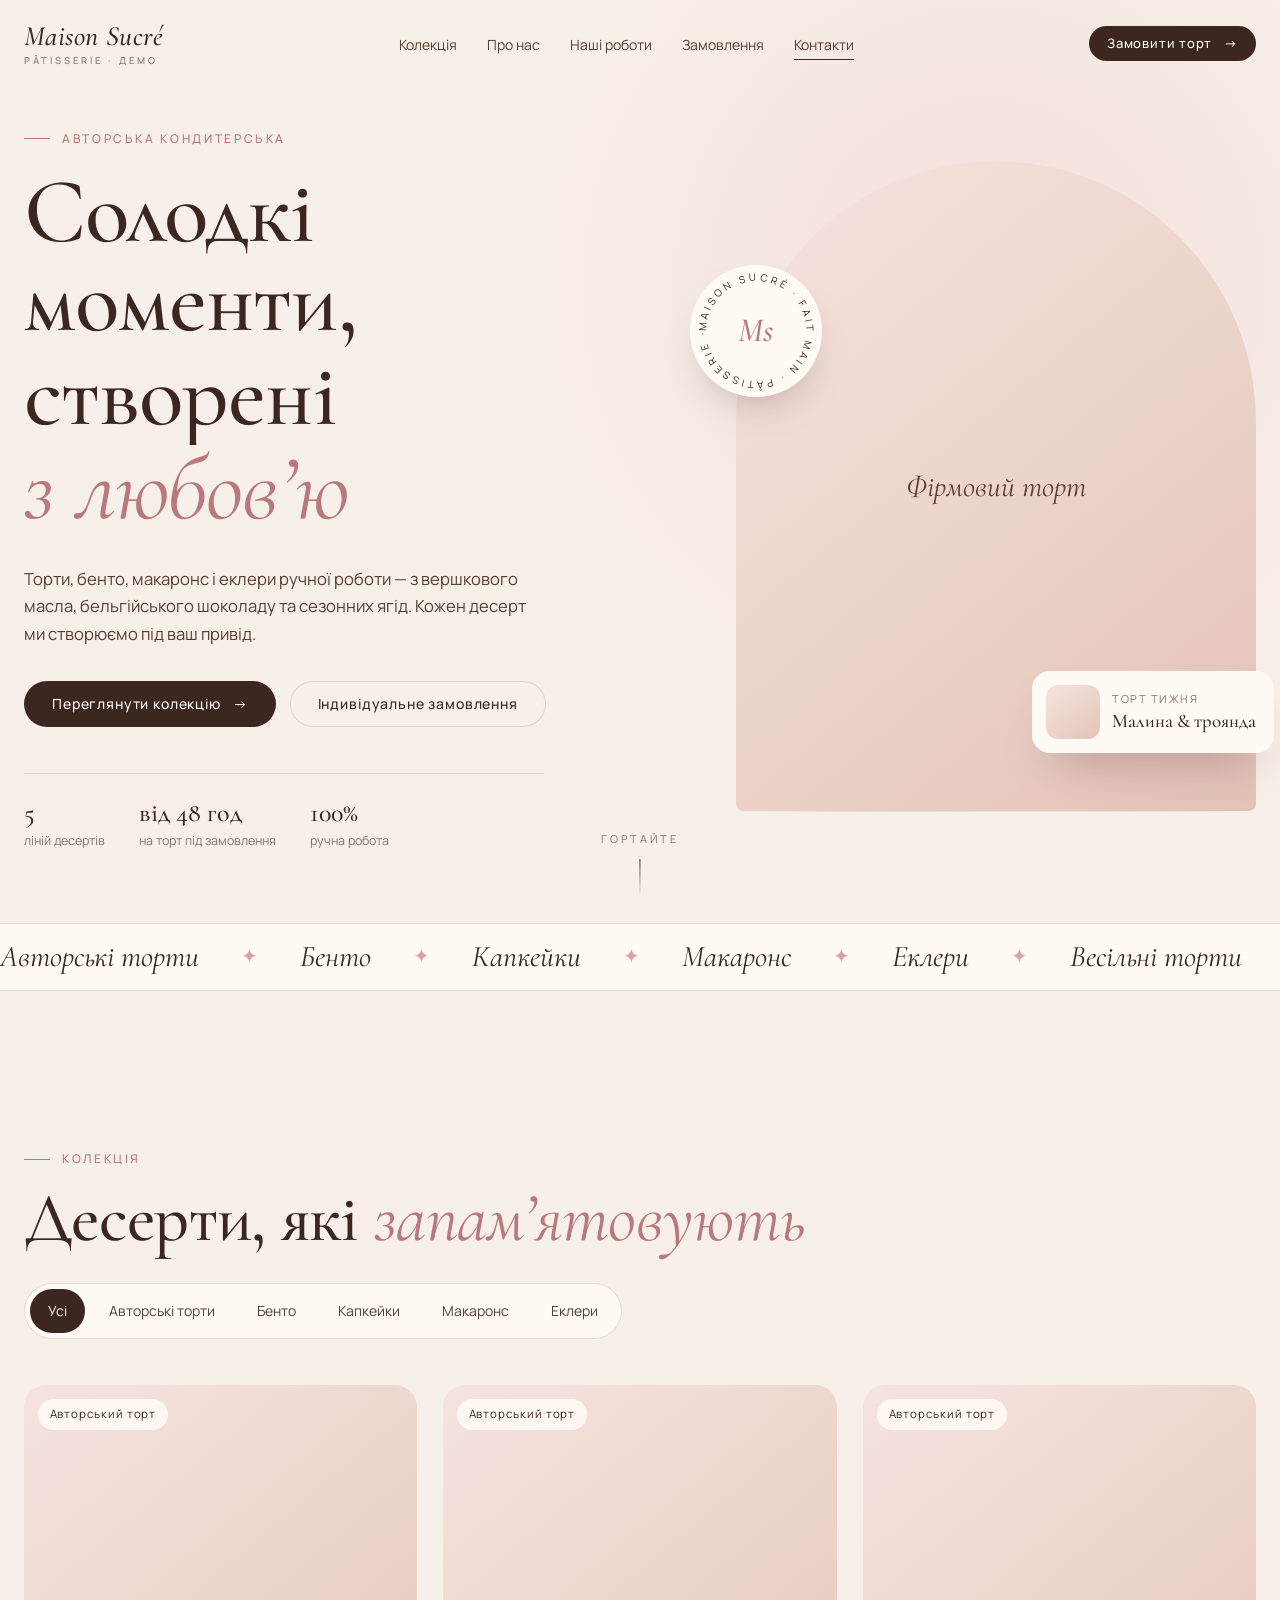
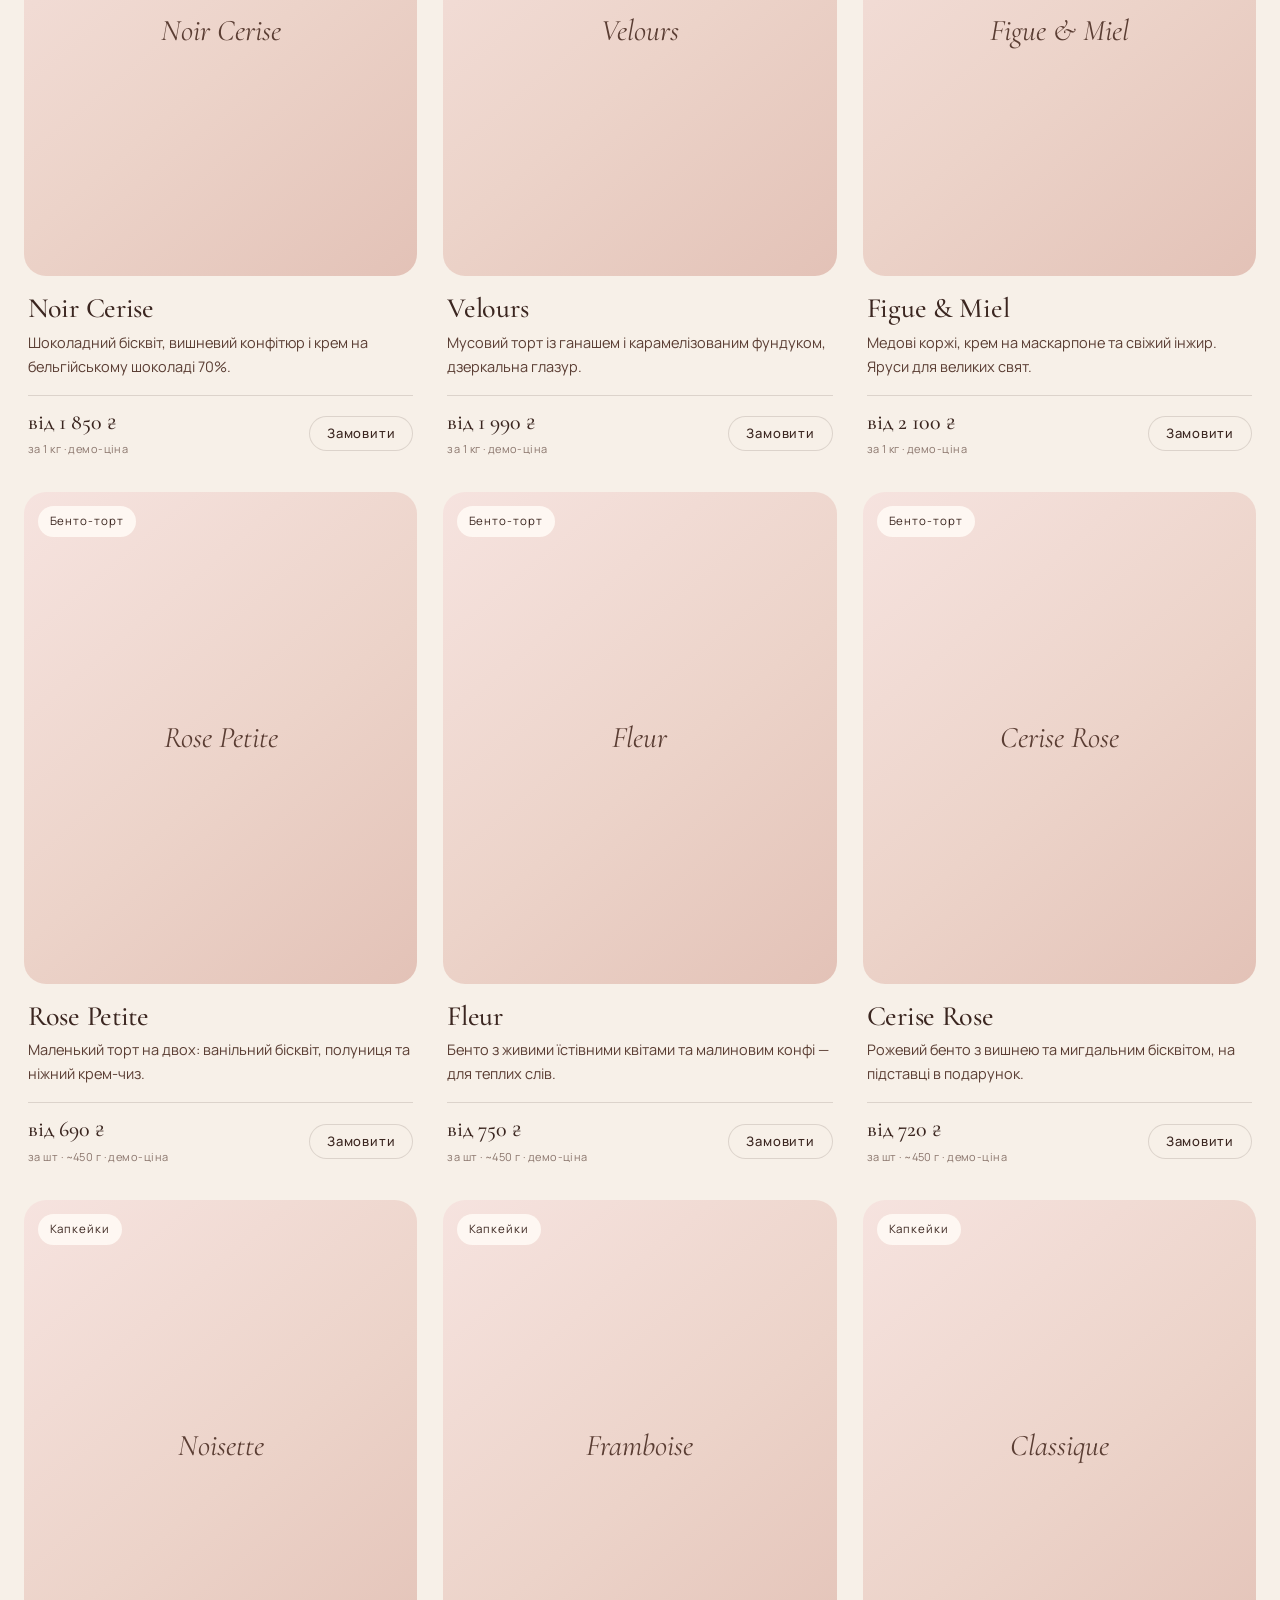
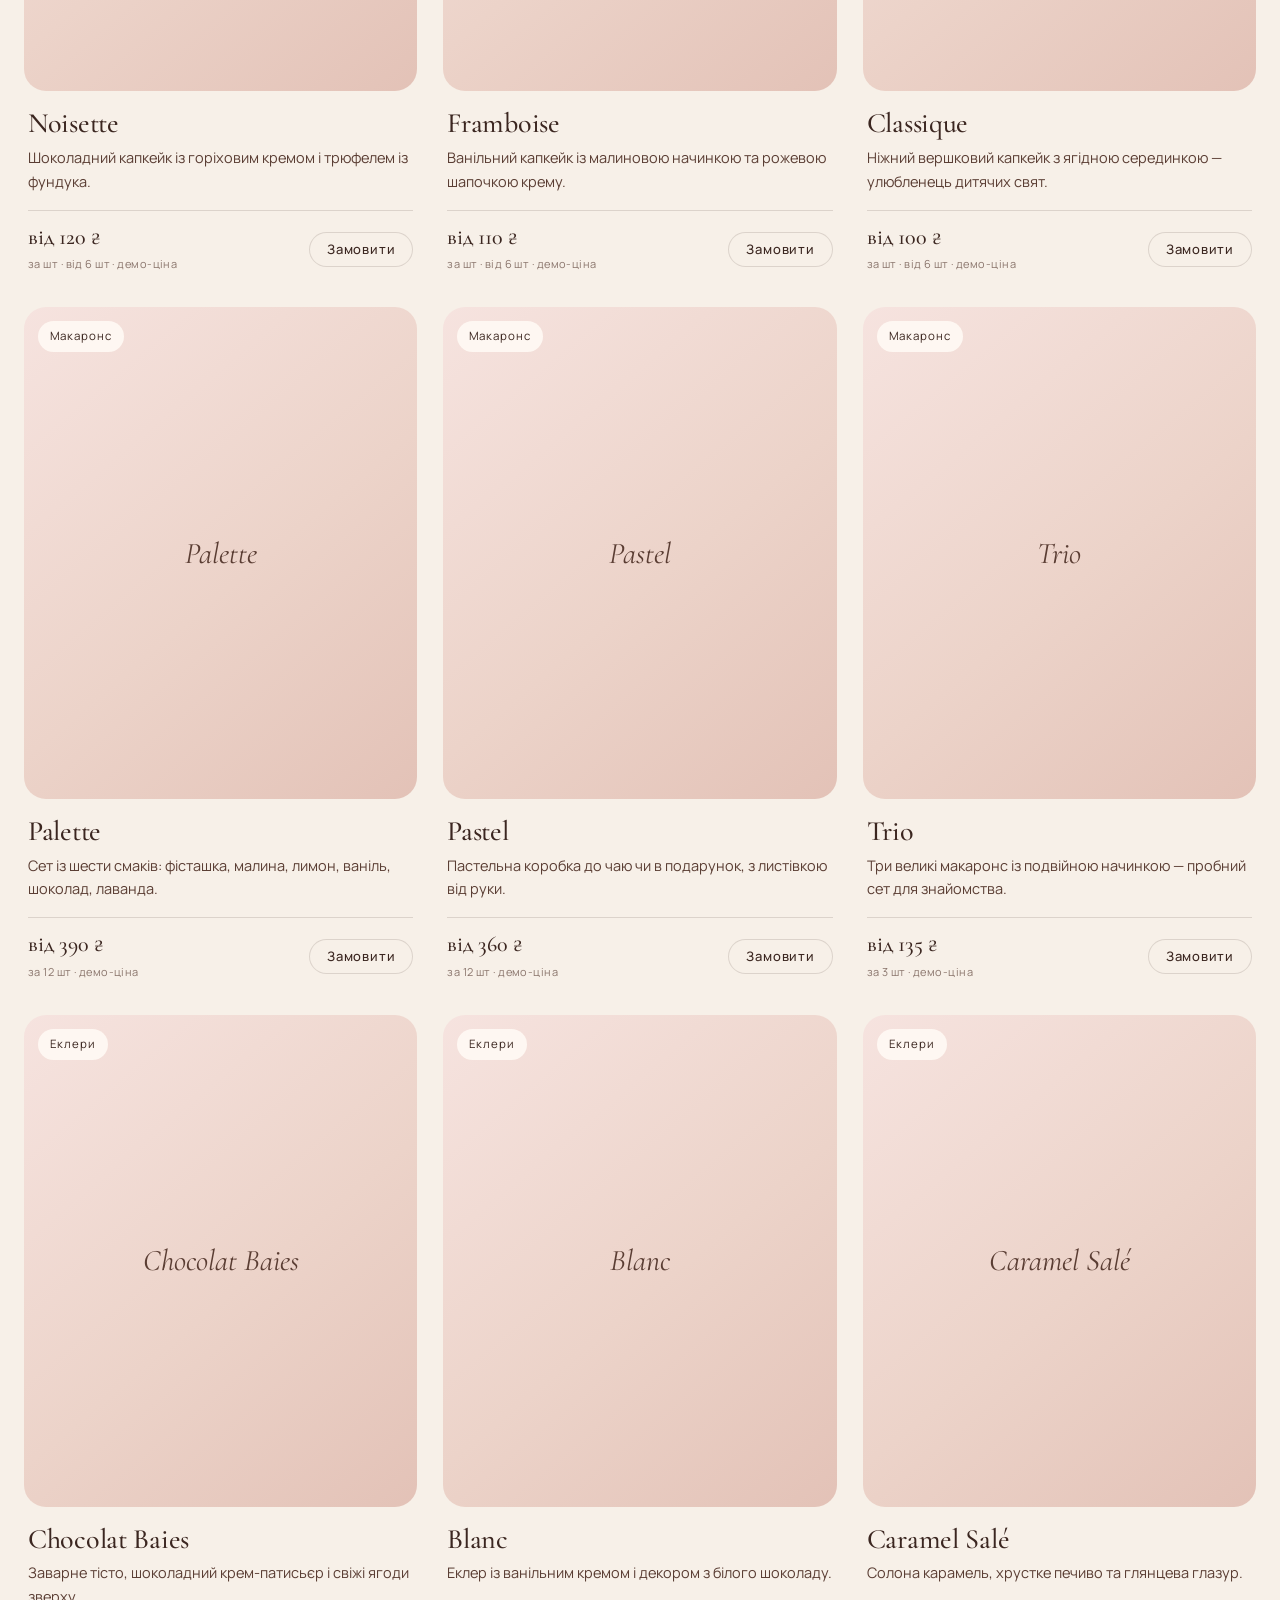
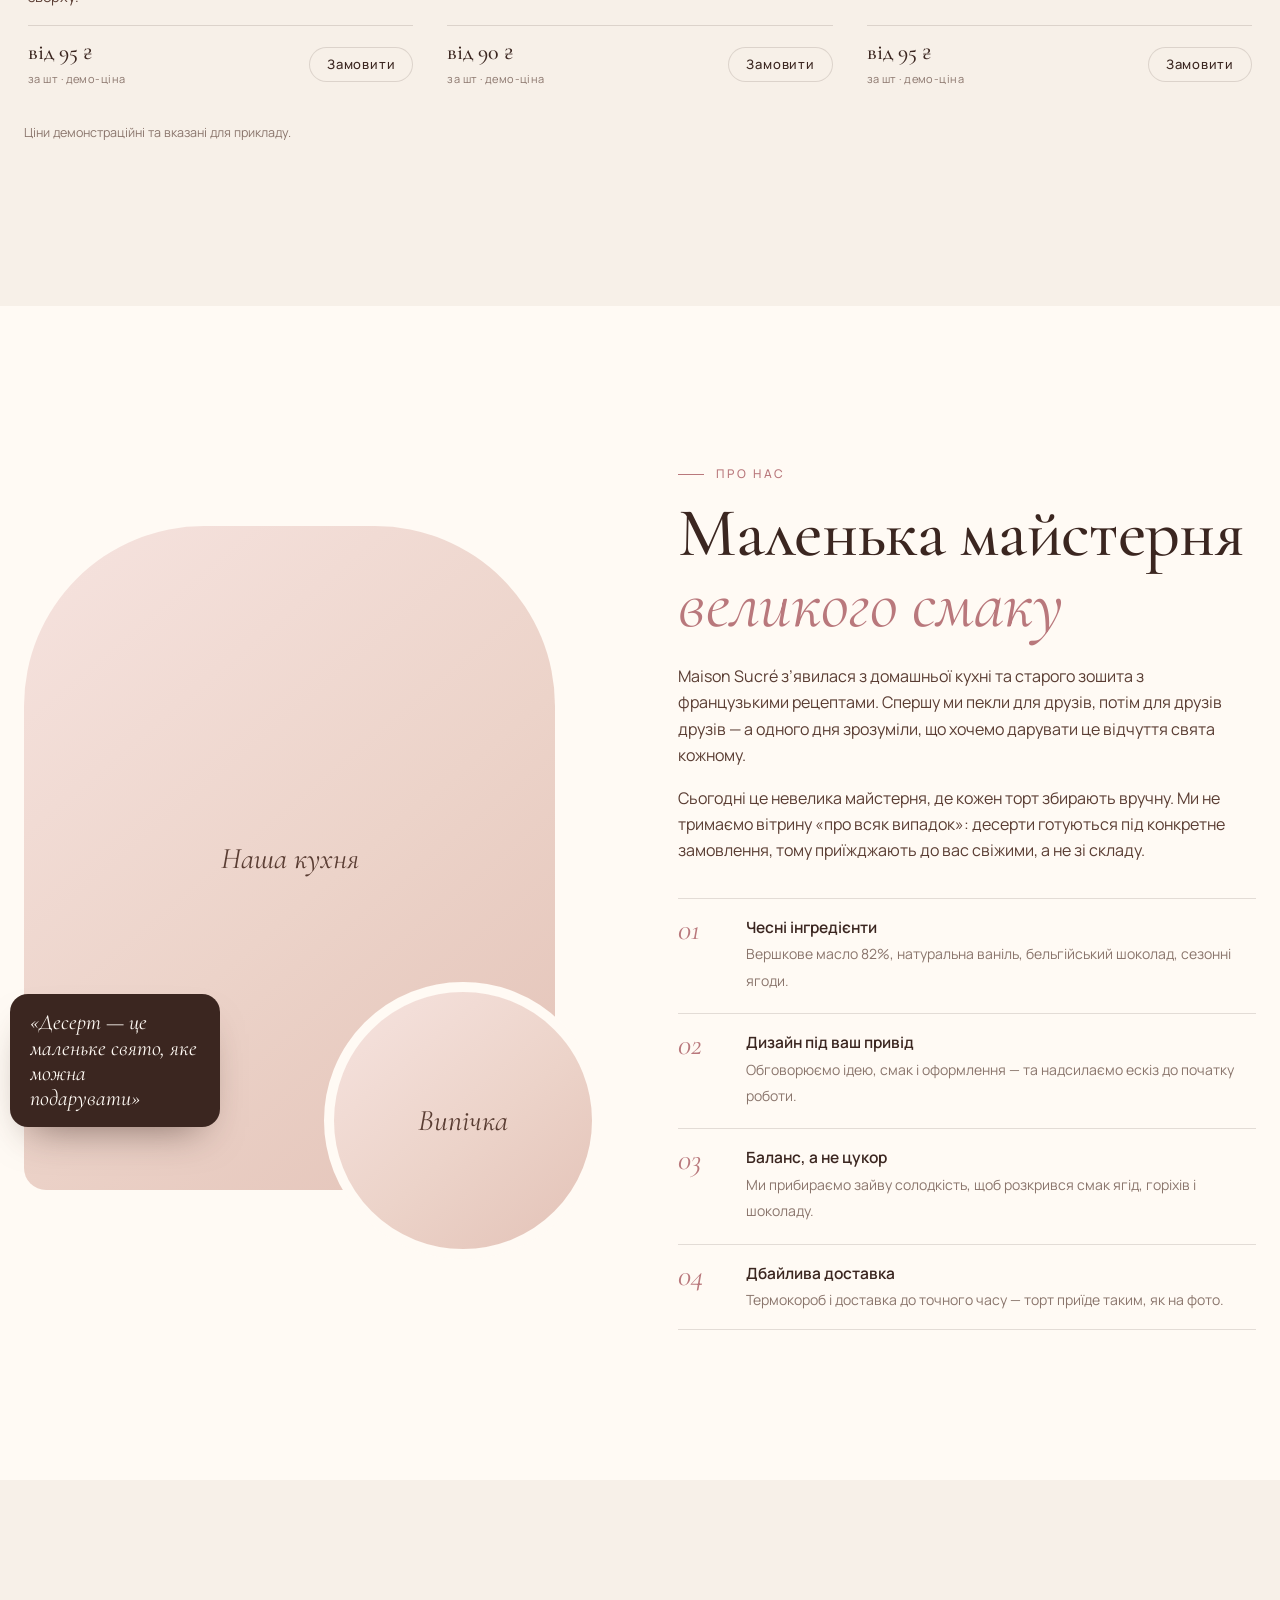
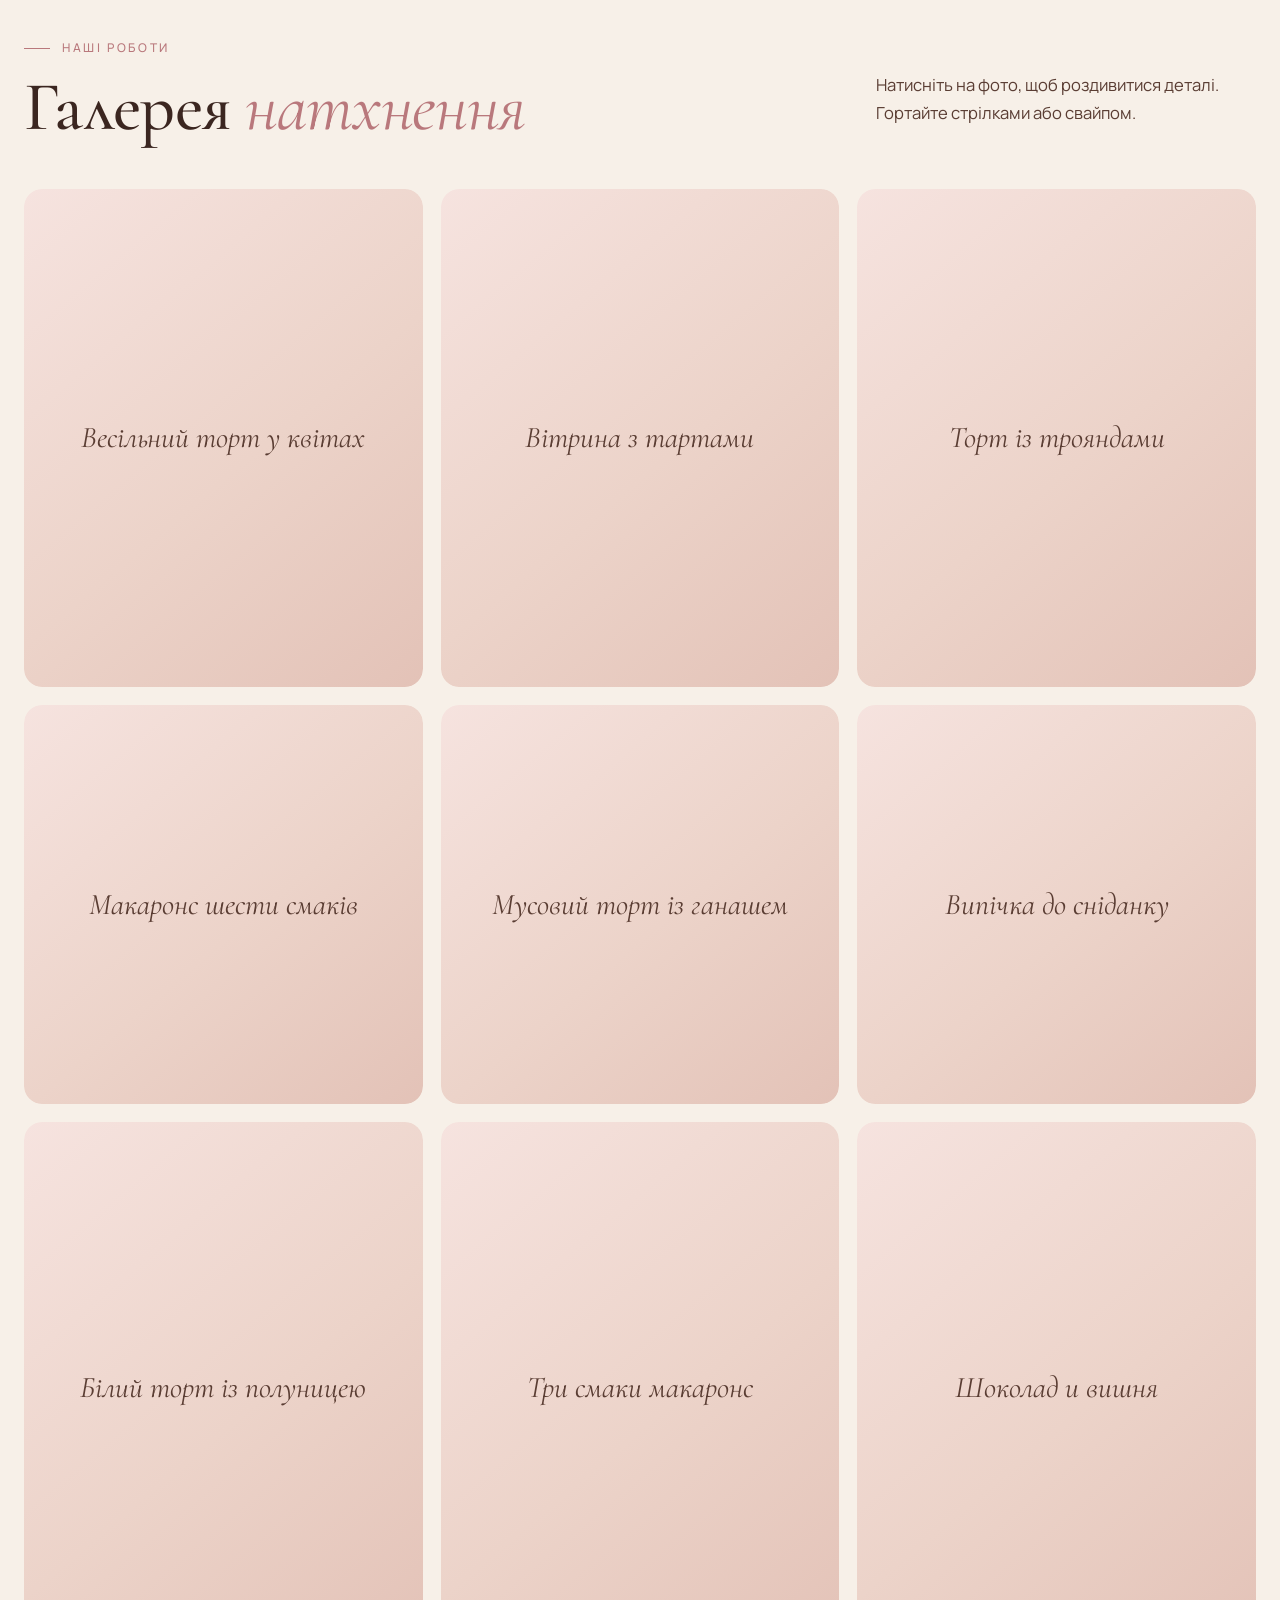
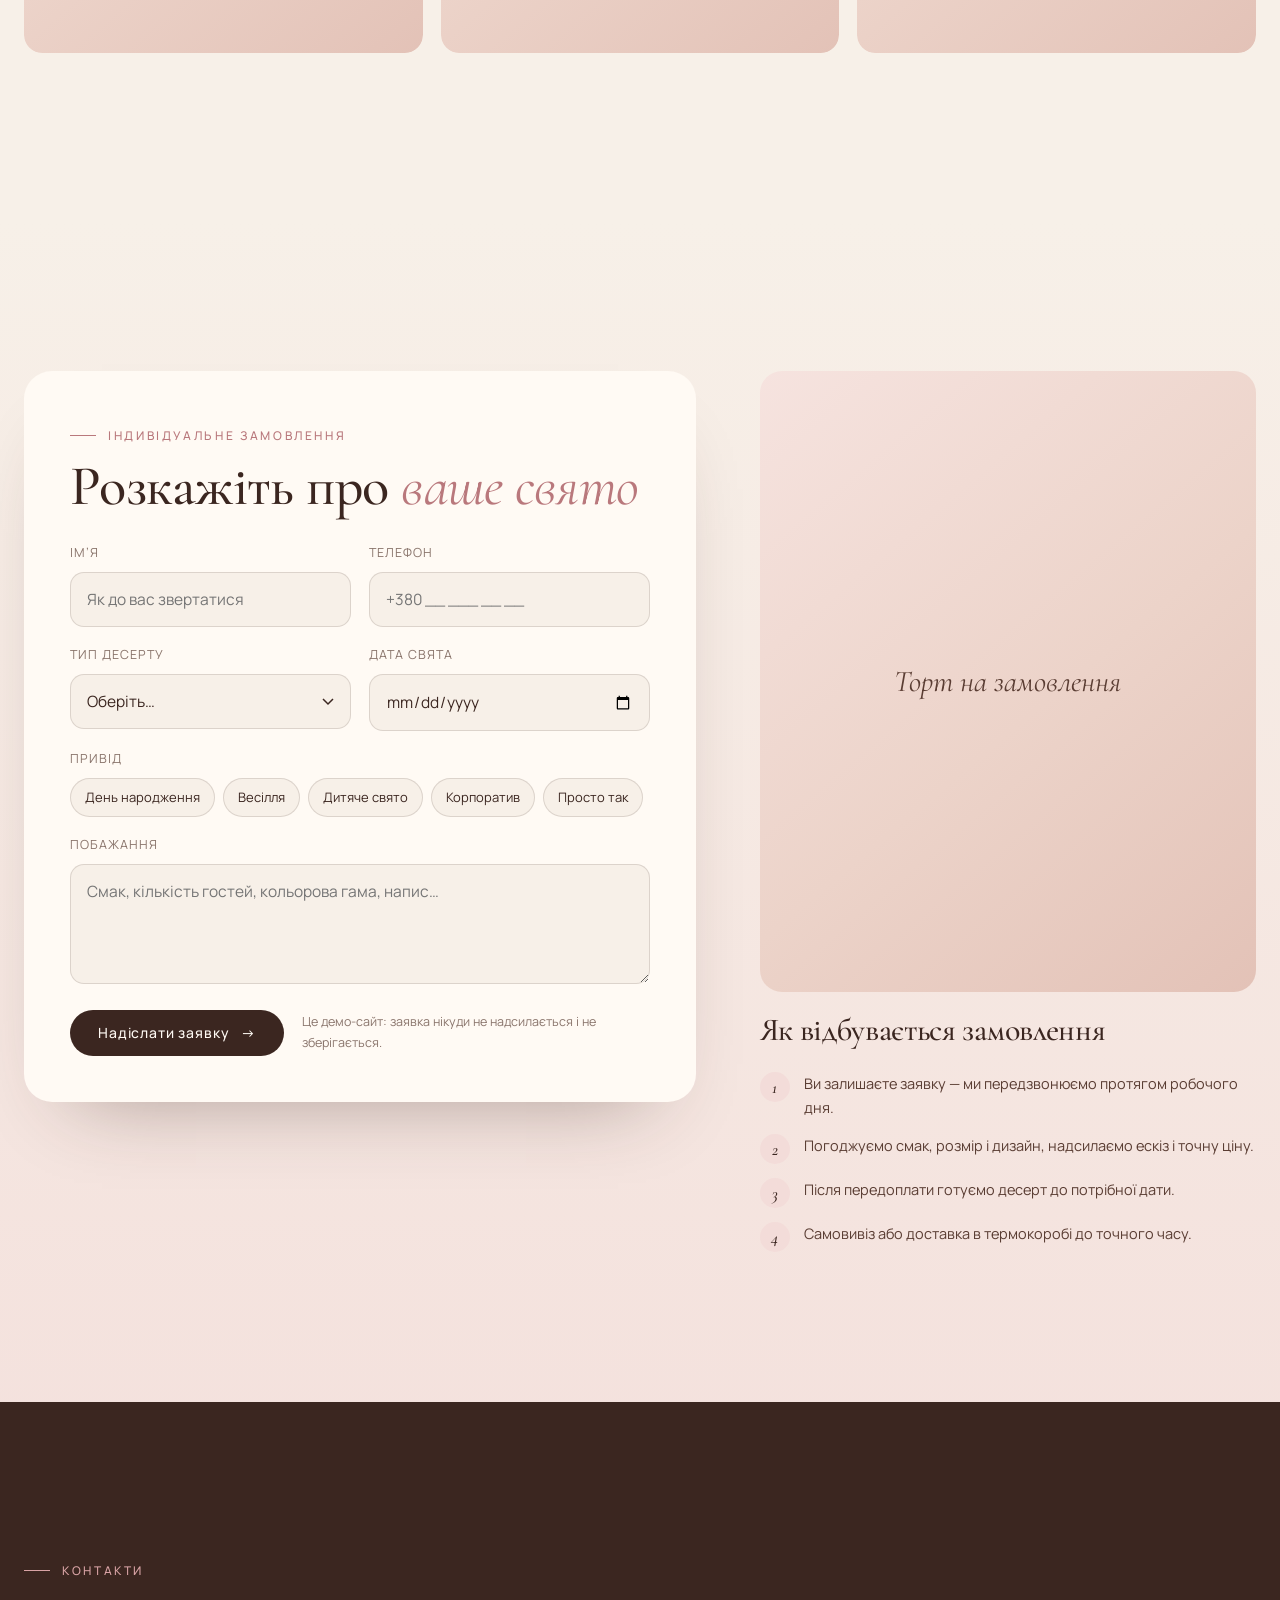
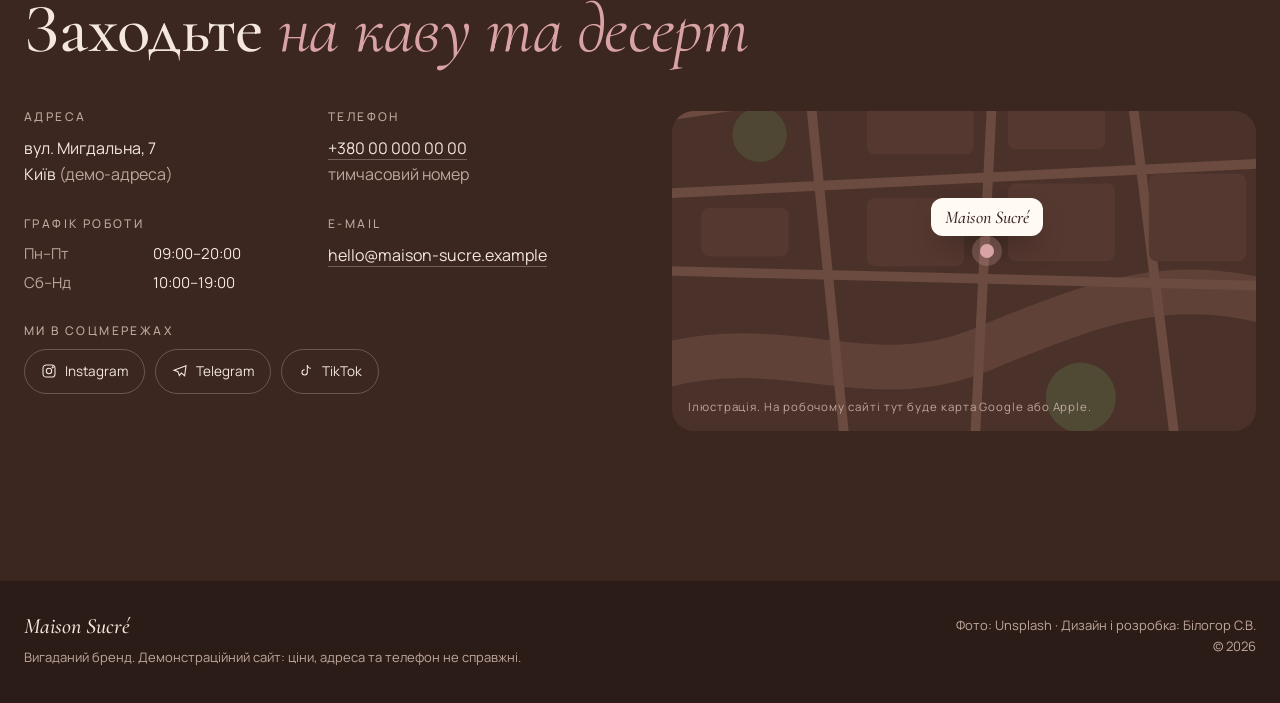
==== commit e416934f: "Maison Sucré: content visible without scripts, static catalog and gallery markup" ====
--- a/maison-sucre/index.html
+++ b/maison-sucre/index.html
@@ -10,6 +10,12 @@
 <meta property="og:description" content="Авторські десерти ручної роботи. Демонстраційний сайт.">
 <meta property="og:type" content="website">
 <link rel="icon" href="data:image/svg+xml,%3Csvg xmlns='http://www.w3.org/2000/svg' viewBox='0 0 64 64'%3E%3Crect width='64' height='64' rx='16' fill='%23f3dcd9'/%3E%3Ctext x='32' y='44' font-family='Georgia,serif' font-style='italic' font-size='34' text-anchor='middle' fill='%233b2620'%3EMs%3C/text%3E%3C/svg%3E">
+<script>
+/* JS is running: allow intro/scroll animations. Safety net: if the main script never starts
+   (blocked scripts in an in-app file preview, an old browser), show everything after 2.5 s. */
+document.documentElement.classList.add('js');
+setTimeout(function(){ if(!window.__msReady){ var d=document.documentElement; d.classList.remove('js'); d.classList.add('loaded'); } }, 2500);
+</script>
 <link rel="preconnect" href="https://fonts.googleapis.com">
 <link rel="preconnect" href="https://fonts.gstatic.com" crossorigin>
 <link rel="preconnect" href="https://images.unsplash.com">
@@ -52,7 +58,8 @@
 
 /* photo frame with graceful fallback (if a photo can't load, a soft tinted card with its name stays) */
 .ph{position:relative;overflow:hidden;background:linear-gradient(140deg,#f6e3df,#ecd3c9 55%,#e3c2b7)}
-.ph img{width:100%;height:100%;object-fit:cover;transition:transform 1.2s var(--ease),opacity .8s;opacity:0}
+.ph img{width:100%;height:100%;object-fit:cover;transition:transform 1.2s var(--ease),opacity .8s}
+.js .ph img:not(.ok){opacity:0}
 .ph img.ok{opacity:1}
 .ph.noimg img{display:none}
 .ph.noimg:after{content:attr(data-label);position:absolute;inset:0;display:grid;place-items:center;padding:20px;text-align:center;font:italic 400 clamp(20px,2.4vw,30px)/1.1 var(--serif);color:var(--choc-2)}
@@ -87,19 +94,22 @@
 .hero .wrap{position:relative;display:grid;grid-template-columns:1.05fr .95fr;gap:56px;align-items:center}
 .hero h1{font-size:clamp(52px,7.2vw,112px);line-height:.96;margin:22px 0 26px}
 .hero h1 .ln{display:block;overflow:hidden;padding-bottom:.06em}
-.hero h1 .ln>span{display:inline-block;transform:translateY(105%);transition:transform 1.3s var(--ease)}
-.loaded .hero h1 .ln>span{transform:none}
+.hero h1 .ln>span{display:inline-block;transition:transform 1.3s var(--ease)}
+.js .hero h1 .ln>span{transform:translateY(105%)}
+.js.loaded .hero h1 .ln>span{transform:none}
 .hero h1 .ln:nth-child(2)>span{transition-delay:.12s}.hero h1 .ln:nth-child(3)>span{transition-delay:.24s}
 .hero .cta{display:flex;flex-wrap:wrap;gap:14px;margin-top:34px}
 .hero .facts{display:flex;gap:34px;margin-top:46px;padding-top:26px;border-top:1px solid var(--line);max-width:520px}
 .hero .facts b{display:block;font:500 26px/1 var(--serif)}
 .hero .facts span{font-size:12.5px;color:var(--mute)}
-.fade-up{opacity:0;transform:translateY(18px);transition:opacity 1.1s var(--ease),transform 1.1s var(--ease)}
-.loaded .fade-up{opacity:1;transform:none}
+.fade-up{transition:opacity 1.1s var(--ease),transform 1.1s var(--ease)}
+.js .fade-up{opacity:0;transform:translateY(18px)}
+.js.loaded .fade-up{opacity:1;transform:none}
 .loaded .fade-up.d1{transition-delay:.35s}.loaded .fade-up.d2{transition-delay:.5s}.loaded .fade-up.d3{transition-delay:.65s}
 .art{position:relative;justify-self:end;width:min(100%,520px)}
-.arch{aspect-ratio:4/5;border-radius:999px 999px 28px 28px;box-shadow:0 50px 90px -40px rgba(59,38,32,.45);clip-path:inset(100% 0 0 0 round 999px 999px 28px 28px);transition:clip-path 1.6s var(--ease) .15s}
-.loaded .arch{clip-path:inset(0 0 0 0 round 999px 999px 28px 28px)}
+.arch{aspect-ratio:4/5;border-radius:999px 999px 28px 28px;box-shadow:0 50px 90px -40px rgba(59,38,32,.45);transition:clip-path 1.6s var(--ease) .15s}
+.js .arch{clip-path:inset(100% 0 0 0 round 999px 999px 28px 28px)}
+.js.loaded .arch{clip-path:inset(0 0 0 0 round 999px 999px 28px 28px)}
 .arch img{transform:scale(1.12)}
 .loaded .arch img{transform:scale(1.02)}
 .seal{position:absolute;left:-46px;top:16%;width:132px;height:132px;border-radius:50%;background:var(--milk);display:grid;place-items:center;box-shadow:0 20px 40px -20px rgba(59,38,32,.35)}
@@ -126,7 +136,8 @@
 .head h2{margin-top:16px}
 
 /* reveal on scroll */
-.rv{opacity:0;transform:translateY(28px);transition:opacity 1s var(--ease),transform 1s var(--ease)}
+.rv{transition:opacity 1s var(--ease),transform 1s var(--ease)}
+.js .rv:not(.in){opacity:0;transform:translateY(28px)}
 .rv.in{opacity:1;transform:none}
 
 /* catalog */
@@ -347,7 +358,7 @@
       </div>
       <div class="art">
         <div class="arch ph" data-label="Фірмовий торт">
-          <img data-id="1535141192574-5d4897c12636" data-w="900" alt="Триярусний ванільний торт із полуницею та лохиною" fetchpriority="high">
+          <img data-id="1535141192574-5d4897c12636" src="https://images.unsplash.com/photo-1535141192574-5d4897c12636?auto=format&fit=crop&w=900&q=80" srcset="https://images.unsplash.com/photo-1535141192574-5d4897c12636?auto=format&fit=crop&w=450&q=80 450w, https://images.unsplash.com/photo-1535141192574-5d4897c12636?auto=format&fit=crop&w=900&q=80 900w, https://images.unsplash.com/photo-1535141192574-5d4897c12636?auto=format&fit=crop&w=1800&q=80 1800w" sizes="(max-width: 600px) 100vw, 50vw" data-w="900" alt="Триярусний ванільний торт із полуницею та лохиною" fetchpriority="high">
         </div>
         <div class="seal fade-up d2" aria-hidden="true">
           <svg viewBox="0 0 132 132"><defs><path id="c" d="M66 66m-50 0a50 50 0 1 1 100 0a50 50 0 1 1-100 0"/></defs>
@@ -355,7 +366,7 @@
           <i>Ms</i>
         </div>
         <div class="tag-card fade-up d3">
-          <div class="ph" data-label=""><img data-id="1761637604698-0f9e9d3278ee" data-w="160" alt=""></div>
+          <div class="ph" data-label=""><img data-id="1761637604698-0f9e9d3278ee" src="https://images.unsplash.com/photo-1761637604698-0f9e9d3278ee?auto=format&fit=crop&w=160&q=80" srcset="https://images.unsplash.com/photo-1761637604698-0f9e9d3278ee?auto=format&fit=crop&w=80&q=80 80w, https://images.unsplash.com/photo-1761637604698-0f9e9d3278ee?auto=format&fit=crop&w=160&q=80 160w, https://images.unsplash.com/photo-1761637604698-0f9e9d3278ee?auto=format&fit=crop&w=320&q=80 320w" sizes="(max-width: 600px) 100vw, 50vw" data-w="160" alt=""></div>
           <div><small>Торт тижня</small><b>Малина &amp; троянда</b></div>
         </div>
       </div>
@@ -383,7 +394,98 @@
           <button data-f="eclair" aria-pressed="false">Еклери</button>
         </div>
       </div>
-      <div class="grid" id="grid" aria-live="polite"></div>
+      <div class="grid" id="grid" aria-live="polite">
+    <article class="card rv" data-c="cake">
+      <div class="ph" data-label="Noir Cerise"><span class="badge">Авторський торт</span><img data-id="1606890737304-57a1ca8a5b62" data-w="700" alt="Авторський торт «Noir Cerise»" loading="lazy" sizes="(max-width:600px) 100vw, (max-width:1080px) 50vw, 33vw" srcset="https://images.unsplash.com/photo-1606890737304-57a1ca8a5b62?auto=format&amp;fit=crop&amp;w=350&amp;q=80 350w, https://images.unsplash.com/photo-1606890737304-57a1ca8a5b62?auto=format&amp;fit=crop&amp;w=700&amp;q=80 700w, https://images.unsplash.com/photo-1606890737304-57a1ca8a5b62?auto=format&amp;fit=crop&amp;w=1400&amp;q=80 1400w" src="https://images.unsplash.com/photo-1606890737304-57a1ca8a5b62?auto=format&amp;fit=crop&amp;w=700&amp;q=80" decoding="async"></div>
+      <div class="body"><h3>Noir Cerise</h3><p>Шоколадний бісквіт, вишневий конфітюр і крем на бельгійському шоколаді 70%.</p>
+        <div class="row"><div class="price"><b>від 1 850 ₴</b><small>за 1 кг · демо-ціна</small></div>
+        <button class="btn ghost small" type="button" data-order="0">Замовити</button></div></div>
+    </article>
+    <article class="card rv" data-c="cake">
+      <div class="ph" data-label="Velours"><span class="badge">Авторський торт</span><img data-id="1602351447937-745cb720612f" data-w="700" alt="Авторський торт «Velours»" loading="lazy" sizes="(max-width:600px) 100vw, (max-width:1080px) 50vw, 33vw" srcset="https://images.unsplash.com/photo-1602351447937-745cb720612f?auto=format&amp;fit=crop&amp;w=350&amp;q=80 350w, https://images.unsplash.com/photo-1602351447937-745cb720612f?auto=format&amp;fit=crop&amp;w=700&amp;q=80 700w, https://images.unsplash.com/photo-1602351447937-745cb720612f?auto=format&amp;fit=crop&amp;w=1400&amp;q=80 1400w" src="https://images.unsplash.com/photo-1602351447937-745cb720612f?auto=format&amp;fit=crop&amp;w=700&amp;q=80" decoding="async"></div>
+      <div class="body"><h3>Velours</h3><p>Мусовий торт із ганашем і карамелізованим фундуком, дзеркальна глазур.</p>
+        <div class="row"><div class="price"><b>від 1 990 ₴</b><small>за 1 кг · демо-ціна</small></div>
+        <button class="btn ghost small" type="button" data-order="1">Замовити</button></div></div>
+    </article>
+    <article class="card rv" data-c="cake">
+      <div class="ph" data-label="Figue &amp; Miel"><span class="badge">Авторський торт</span><img data-id="1565661834013-d196ca46e14e" src="https://images.unsplash.com/photo-1565661834013-d196ca46e14e?auto=format&fit=crop&w=800&q=80" srcset="https://images.unsplash.com/photo-1565661834013-d196ca46e14e?auto=format&fit=crop&w=400&q=80 400w, https://images.unsplash.com/photo-1565661834013-d196ca46e14e?auto=format&fit=crop&w=800&q=80 800w, https://images.unsplash.com/photo-1565661834013-d196ca46e14e?auto=format&fit=crop&w=1600&q=80 1600w" data-w="700" alt="Авторський торт «Figue &amp; Miel»" loading="lazy" sizes="(max-width:600px) 100vw, (max-width:1080px) 50vw, 33vw" srcset="https://images.unsplash.com/photo-1565661834013-d196ca46e14e?auto=format&amp;fit=crop&amp;w=350&amp;q=80 350w, https://images.unsplash.com/photo-1565661834013-d196ca46e14e?auto=format&amp;fit=crop&amp;w=700&amp;q=80 700w, https://images.unsplash.com/photo-1565661834013-d196ca46e14e?auto=format&amp;fit=crop&amp;w=1400&amp;q=80 1400w" src="https://images.unsplash.com/photo-1565661834013-d196ca46e14e?auto=format&amp;fit=crop&amp;w=700&amp;q=80" decoding="async"></div>
+      <div class="body"><h3>Figue &amp; Miel</h3><p>Медові коржі, крем на маскарпоне та свіжий інжир. Яруси для великих свят.</p>
+        <div class="row"><div class="price"><b>від 2 100 ₴</b><small>за 1 кг · демо-ціна</small></div>
+        <button class="btn ghost small" type="button" data-order="2">Замовити</button></div></div>
+    </article>
+    <article class="card rv" data-c="bento">
+      <div class="ph" data-label="Rose Petite"><span class="badge">Бенто-торт</span><img data-id="1621303837174-89787a7d4729" data-w="700" alt="Бенто-торт «Rose Petite»" loading="lazy" sizes="(max-width:600px) 100vw, (max-width:1080px) 50vw, 33vw" srcset="https://images.unsplash.com/photo-1621303837174-89787a7d4729?auto=format&amp;fit=crop&amp;w=350&amp;q=80 350w, https://images.unsplash.com/photo-1621303837174-89787a7d4729?auto=format&amp;fit=crop&amp;w=700&amp;q=80 700w, https://images.unsplash.com/photo-1621303837174-89787a7d4729?auto=format&amp;fit=crop&amp;w=1400&amp;q=80 1400w" src="https://images.unsplash.com/photo-1621303837174-89787a7d4729?auto=format&amp;fit=crop&amp;w=700&amp;q=80" decoding="async"></div>
+      <div class="body"><h3>Rose Petite</h3><p>Маленький торт на двох: ванільний бісквіт, полуниця та ніжний крем-чиз.</p>
+        <div class="row"><div class="price"><b>від 690 ₴</b><small>за шт · ~450 г · демо-ціна</small></div>
+        <button class="btn ghost small" type="button" data-order="3">Замовити</button></div></div>
+    </article>
+    <article class="card rv" data-c="bento">
+      <div class="ph" data-label="Fleur"><span class="badge">Бенто-торт</span><img data-id="1659271940584-25589f320198" data-w="700" alt="Бенто-торт «Fleur»" loading="lazy" sizes="(max-width:600px) 100vw, (max-width:1080px) 50vw, 33vw" srcset="https://images.unsplash.com/photo-1659271940584-25589f320198?auto=format&amp;fit=crop&amp;w=350&amp;q=80 350w, https://images.unsplash.com/photo-1659271940584-25589f320198?auto=format&amp;fit=crop&amp;w=700&amp;q=80 700w, https://images.unsplash.com/photo-1659271940584-25589f320198?auto=format&amp;fit=crop&amp;w=1400&amp;q=80 1400w" src="https://images.unsplash.com/photo-1659271940584-25589f320198?auto=format&amp;fit=crop&amp;w=700&amp;q=80" decoding="async"></div>
+      <div class="body"><h3>Fleur</h3><p>Бенто з живими їстівними квітами та малиновим конфі — для теплих слів.</p>
+        <div class="row"><div class="price"><b>від 750 ₴</b><small>за шт · ~450 г · демо-ціна</small></div>
+        <button class="btn ghost small" type="button" data-order="4">Замовити</button></div></div>
+    </article>
+    <article class="card rv" data-c="bento">
+      <div class="ph" data-label="Cerise Rose"><span class="badge">Бенто-торт</span><img data-id="1569289522127-c0452f372d46" data-w="700" alt="Бенто-торт «Cerise Rose»" loading="lazy" sizes="(max-width:600px) 100vw, (max-width:1080px) 50vw, 33vw" srcset="https://images.unsplash.com/photo-1569289522127-c0452f372d46?auto=format&amp;fit=crop&amp;w=350&amp;q=80 350w, https://images.unsplash.com/photo-1569289522127-c0452f372d46?auto=format&amp;fit=crop&amp;w=700&amp;q=80 700w, https://images.unsplash.com/photo-1569289522127-c0452f372d46?auto=format&amp;fit=crop&amp;w=1400&amp;q=80 1400w" src="https://images.unsplash.com/photo-1569289522127-c0452f372d46?auto=format&amp;fit=crop&amp;w=700&amp;q=80" decoding="async"></div>
+      <div class="body"><h3>Cerise Rose</h3><p>Рожевий бенто з вишнею та мигдальним бісквітом, на підставці в подарунок.</p>
+        <div class="row"><div class="price"><b>від 720 ₴</b><small>за шт · ~450 г · демо-ціна</small></div>
+        <button class="btn ghost small" type="button" data-order="5">Замовити</button></div></div>
+    </article>
+    <article class="card rv" data-c="cupcake">
+      <div class="ph" data-label="Noisette"><span class="badge">Капкейки</span><img data-id="1603532648955-039310d9ed75" data-w="700" alt="Капкейки «Noisette»" loading="lazy" sizes="(max-width:600px) 100vw, (max-width:1080px) 50vw, 33vw" srcset="https://images.unsplash.com/photo-1603532648955-039310d9ed75?auto=format&amp;fit=crop&amp;w=350&amp;q=80 350w, https://images.unsplash.com/photo-1603532648955-039310d9ed75?auto=format&amp;fit=crop&amp;w=700&amp;q=80 700w, https://images.unsplash.com/photo-1603532648955-039310d9ed75?auto=format&amp;fit=crop&amp;w=1400&amp;q=80 1400w" src="https://images.unsplash.com/photo-1603532648955-039310d9ed75?auto=format&amp;fit=crop&amp;w=700&amp;q=80" decoding="async"></div>
+      <div class="body"><h3>Noisette</h3><p>Шоколадний капкейк із горіховим кремом і трюфелем із фундука.</p>
+        <div class="row"><div class="price"><b>від 120 ₴</b><small>за шт · від 6 шт · демо-ціна</small></div>
+        <button class="btn ghost small" type="button" data-order="6">Замовити</button></div></div>
+    </article>
+    <article class="card rv" data-c="cupcake">
+      <div class="ph" data-label="Framboise"><span class="badge">Капкейки</span><img data-id="1599785209707-a456fc1337bb" data-w="700" alt="Капкейки «Framboise»" loading="lazy" sizes="(max-width:600px) 100vw, (max-width:1080px) 50vw, 33vw" srcset="https://images.unsplash.com/photo-1599785209707-a456fc1337bb?auto=format&amp;fit=crop&amp;w=350&amp;q=80 350w, https://images.unsplash.com/photo-1599785209707-a456fc1337bb?auto=format&amp;fit=crop&amp;w=700&amp;q=80 700w, https://images.unsplash.com/photo-1599785209707-a456fc1337bb?auto=format&amp;fit=crop&amp;w=1400&amp;q=80 1400w" src="https://images.unsplash.com/photo-1599785209707-a456fc1337bb?auto=format&amp;fit=crop&amp;w=700&amp;q=80" decoding="async"></div>
+      <div class="body"><h3>Framboise</h3><p>Ванільний капкейк із малиновою начинкою та рожевою шапочкою крему.</p>
+        <div class="row"><div class="price"><b>від 110 ₴</b><small>за шт · від 6 шт · демо-ціна</small></div>
+        <button class="btn ghost small" type="button" data-order="7">Замовити</button></div></div>
+    </article>
+    <article class="card rv" data-c="cupcake">
+      <div class="ph" data-label="Classique"><span class="badge">Капкейки</span><img data-id="1614707267537-b85aaf00c4b7" data-w="700" alt="Капкейки «Classique»" loading="lazy" sizes="(max-width:600px) 100vw, (max-width:1080px) 50vw, 33vw" srcset="https://images.unsplash.com/photo-1614707267537-b85aaf00c4b7?auto=format&amp;fit=crop&amp;w=350&amp;q=80 350w, https://images.unsplash.com/photo-1614707267537-b85aaf00c4b7?auto=format&amp;fit=crop&amp;w=700&amp;q=80 700w, https://images.unsplash.com/photo-1614707267537-b85aaf00c4b7?auto=format&amp;fit=crop&amp;w=1400&amp;q=80 1400w" src="https://images.unsplash.com/photo-1614707267537-b85aaf00c4b7?auto=format&amp;fit=crop&amp;w=700&amp;q=80" decoding="async"></div>
+      <div class="body"><h3>Classique</h3><p>Ніжний вершковий капкейк з ягідною серединкою — улюбленець дитячих свят.</p>
+        <div class="row"><div class="price"><b>від 100 ₴</b><small>за шт · від 6 шт · демо-ціна</small></div>
+        <button class="btn ghost small" type="button" data-order="8">Замовити</button></div></div>
+    </article>
+    <article class="card rv" data-c="macaron">
+      <div class="ph" data-label="Palette"><span class="badge">Макаронс</span><img data-id="1569864358642-9d1684040f43" data-w="700" alt="Макаронс «Palette»" loading="lazy" sizes="(max-width:600px) 100vw, (max-width:1080px) 50vw, 33vw" srcset="https://images.unsplash.com/photo-1569864358642-9d1684040f43?auto=format&amp;fit=crop&amp;w=350&amp;q=80 350w, https://images.unsplash.com/photo-1569864358642-9d1684040f43?auto=format&amp;fit=crop&amp;w=700&amp;q=80 700w, https://images.unsplash.com/photo-1569864358642-9d1684040f43?auto=format&amp;fit=crop&amp;w=1400&amp;q=80 1400w" src="https://images.unsplash.com/photo-1569864358642-9d1684040f43?auto=format&amp;fit=crop&amp;w=700&amp;q=80" decoding="async"></div>
+      <div class="body"><h3>Palette</h3><p>Сет із шести смаків: фісташка, малина, лимон, ваніль, шоколад, лаванда.</p>
+        <div class="row"><div class="price"><b>від 390 ₴</b><small>за 12 шт · демо-ціна</small></div>
+        <button class="btn ghost small" type="button" data-order="9">Замовити</button></div></div>
+    </article>
+    <article class="card rv" data-c="macaron">
+      <div class="ph" data-label="Pastel"><span class="badge">Макаронс</span><img data-id="1558326567-98ae2405596b" data-w="700" alt="Макаронс «Pastel»" loading="lazy" sizes="(max-width:600px) 100vw, (max-width:1080px) 50vw, 33vw" srcset="https://images.unsplash.com/photo-1558326567-98ae2405596b?auto=format&amp;fit=crop&amp;w=350&amp;q=80 350w, https://images.unsplash.com/photo-1558326567-98ae2405596b?auto=format&amp;fit=crop&amp;w=700&amp;q=80 700w, https://images.unsplash.com/photo-1558326567-98ae2405596b?auto=format&amp;fit=crop&amp;w=1400&amp;q=80 1400w" src="https://images.unsplash.com/photo-1558326567-98ae2405596b?auto=format&amp;fit=crop&amp;w=700&amp;q=80" decoding="async"></div>
+      <div class="body"><h3>Pastel</h3><p>Пастельна коробка до чаю чи в подарунок, з листівкою від руки.</p>
+        <div class="row"><div class="price"><b>від 360 ₴</b><small>за 12 шт · демо-ціна</small></div>
+        <button class="btn ghost small" type="button" data-order="10">Замовити</button></div></div>
+    </article>
+    <article class="card rv" data-c="macaron">
+      <div class="ph" data-label="Trio"><span class="badge">Макаронс</span><img data-id="1612198790700-0ff08cb726e5" data-w="700" alt="Макаронс «Trio»" loading="lazy" sizes="(max-width:600px) 100vw, (max-width:1080px) 50vw, 33vw" srcset="https://images.unsplash.com/photo-1612198790700-0ff08cb726e5?auto=format&amp;fit=crop&amp;w=350&amp;q=80 350w, https://images.unsplash.com/photo-1612198790700-0ff08cb726e5?auto=format&amp;fit=crop&amp;w=700&amp;q=80 700w, https://images.unsplash.com/photo-1612198790700-0ff08cb726e5?auto=format&amp;fit=crop&amp;w=1400&amp;q=80 1400w" src="https://images.unsplash.com/photo-1612198790700-0ff08cb726e5?auto=format&amp;fit=crop&amp;w=700&amp;q=80" decoding="async"></div>
+      <div class="body"><h3>Trio</h3><p>Три великі макаронс із подвійною начинкою — пробний сет для знайомства.</p>
+        <div class="row"><div class="price"><b>від 135 ₴</b><small>за 3 шт · демо-ціна</small></div>
+        <button class="btn ghost small" type="button" data-order="11">Замовити</button></div></div>
+    </article>
+    <article class="card rv" data-c="eclair">
+      <div class="ph" data-label="Chocolat Baies"><span class="badge">Еклери</span><img data-id="1784841399281-40c323e95339" data-w="700" alt="Еклери «Chocolat Baies»" loading="lazy" sizes="(max-width:600px) 100vw, (max-width:1080px) 50vw, 33vw" srcset="https://images.unsplash.com/photo-1784841399281-40c323e95339?auto=format&amp;fit=crop&amp;w=350&amp;q=80 350w, https://images.unsplash.com/photo-1784841399281-40c323e95339?auto=format&amp;fit=crop&amp;w=700&amp;q=80 700w, https://images.unsplash.com/photo-1784841399281-40c323e95339?auto=format&amp;fit=crop&amp;w=1400&amp;q=80 1400w" src="https://images.unsplash.com/photo-1784841399281-40c323e95339?auto=format&amp;fit=crop&amp;w=700&amp;q=80" decoding="async"></div>
+      <div class="body"><h3>Chocolat Baies</h3><p>Заварне тісто, шоколадний крем-патисьєр і свіжі ягоди зверху.</p>
+        <div class="row"><div class="price"><b>від 95 ₴</b><small>за шт · демо-ціна</small></div>
+        <button class="btn ghost small" type="button" data-order="12">Замовити</button></div></div>
+    </article>
+    <article class="card rv" data-c="eclair">
+      <div class="ph" data-label="Blanc"><span class="badge">Еклери</span><img data-id="1774119649906-c82806125e23" data-w="700" alt="Еклери «Blanc»" loading="lazy" sizes="(max-width:600px) 100vw, (max-width:1080px) 50vw, 33vw" srcset="https://images.unsplash.com/photo-1774119649906-c82806125e23?auto=format&amp;fit=crop&amp;w=350&amp;q=80 350w, https://images.unsplash.com/photo-1774119649906-c82806125e23?auto=format&amp;fit=crop&amp;w=700&amp;q=80 700w, https://images.unsplash.com/photo-1774119649906-c82806125e23?auto=format&amp;fit=crop&amp;w=1400&amp;q=80 1400w" src="https://images.unsplash.com/photo-1774119649906-c82806125e23?auto=format&amp;fit=crop&amp;w=700&amp;q=80" decoding="async"></div>
+      <div class="body"><h3>Blanc</h3><p>Еклер із ванільним кремом і декором з білого шоколаду.</p>
+        <div class="row"><div class="price"><b>від 90 ₴</b><small>за шт · демо-ціна</small></div>
+        <button class="btn ghost small" type="button" data-order="13">Замовити</button></div></div>
+    </article>
+    <article class="card rv" data-c="eclair">
+      <div class="ph" data-label="Caramel Salé"><span class="badge">Еклери</span><img data-id="1774119638721-41203a2877c3" data-w="700" alt="Еклери «Caramel Salé»" loading="lazy" sizes="(max-width:600px) 100vw, (max-width:1080px) 50vw, 33vw" srcset="https://images.unsplash.com/photo-1774119638721-41203a2877c3?auto=format&amp;fit=crop&amp;w=350&amp;q=80 350w, https://images.unsplash.com/photo-1774119638721-41203a2877c3?auto=format&amp;fit=crop&amp;w=700&amp;q=80 700w, https://images.unsplash.com/photo-1774119638721-41203a2877c3?auto=format&amp;fit=crop&amp;w=1400&amp;q=80 1400w" src="https://images.unsplash.com/photo-1774119638721-41203a2877c3?auto=format&amp;fit=crop&amp;w=700&amp;q=80" decoding="async"></div>
+      <div class="body"><h3>Caramel Salé</h3><p>Солона карамель, хрустке печиво та глянцева глазур.</p>
+        <div class="row"><div class="price"><b>від 95 ₴</b><small>за шт · демо-ціна</small></div>
+        <button class="btn ghost small" type="button" data-order="14">Замовити</button></div></div>
+    </article>
+      </div>
       <p class="note">Ціни демонстраційні та вказані для прикладу.</p>
     </div>
   </section>
@@ -392,8 +494,8 @@
   <section class="sec about" id="about">
     <div class="wrap">
       <div class="collage rv">
-        <div class="ph a" data-label="Наша кухня"><img data-id="1769596717694-dc2a0a55e5d3" data-w="900" alt="Кондитери готують десерти на професійній кухні" loading="lazy"></div>
-        <div class="ph b" data-label="Випічка"><img data-id="1597528662465-55ece5734101" data-w="500" alt="Круасани та шоколадна випічка на дерев’яній дошці зі скалкою і віночком" loading="lazy"></div>
+        <div class="ph a" data-label="Наша кухня"><img data-id="1769596717694-dc2a0a55e5d3" src="https://images.unsplash.com/photo-1769596717694-dc2a0a55e5d3?auto=format&fit=crop&w=900&q=80" srcset="https://images.unsplash.com/photo-1769596717694-dc2a0a55e5d3?auto=format&fit=crop&w=450&q=80 450w, https://images.unsplash.com/photo-1769596717694-dc2a0a55e5d3?auto=format&fit=crop&w=900&q=80 900w, https://images.unsplash.com/photo-1769596717694-dc2a0a55e5d3?auto=format&fit=crop&w=1800&q=80 1800w" sizes="(max-width: 600px) 100vw, 50vw" data-w="900" alt="Кондитери готують десерти на професійній кухні" loading="lazy"></div>
+        <div class="ph b" data-label="Випічка"><img data-id="1597528662465-55ece5734101" src="https://images.unsplash.com/photo-1597528662465-55ece5734101?auto=format&fit=crop&w=500&q=80" srcset="https://images.unsplash.com/photo-1597528662465-55ece5734101?auto=format&fit=crop&w=250&q=80 250w, https://images.unsplash.com/photo-1597528662465-55ece5734101?auto=format&fit=crop&w=500&q=80 500w, https://images.unsplash.com/photo-1597528662465-55ece5734101?auto=format&fit=crop&w=1000&q=80 1000w" sizes="(max-width: 600px) 100vw, 50vw" data-w="500" alt="Круасани та шоколадна випічка на дерев’яній дошці зі скалкою і віночком" loading="lazy"></div>
         <div class="stamp">«Десерт — це маленьке свято, яке можна подарувати»</div>
       </div>
       <div class="rv">
@@ -418,7 +520,7 @@
         <div class="rv"><span class="eyebrow">Наші роботи</span><h2>Галерея <em>натхнення</em></h2></div>
         <p class="lead rv" style="max-width:380px">Натисніть на фото, щоб роздивитися деталі. Гортайте стрілками або свайпом.</p>
       </div>
-      <div class="masonry" id="masonry"></div>
+      <div class="masonry" id="masonry"><button type="button" class="rv" data-i="0" aria-label="Відкрити фото: Весільний торт у квітах"><div class="ph" data-label="Весільний торт у квітах"><img data-id="1525257831700-183b9b8bf5c4" data-w="700" alt="Весільний торт у квітах" loading="lazy" sizes="(max-width:900px) 50vw, 33vw" srcset="https://images.unsplash.com/photo-1525257831700-183b9b8bf5c4?auto=format&amp;fit=crop&amp;w=350&amp;q=80 350w, https://images.unsplash.com/photo-1525257831700-183b9b8bf5c4?auto=format&amp;fit=crop&amp;w=700&amp;q=80 700w, https://images.unsplash.com/photo-1525257831700-183b9b8bf5c4?auto=format&amp;fit=crop&amp;w=1400&amp;q=80 1400w" src="https://images.unsplash.com/photo-1525257831700-183b9b8bf5c4?auto=format&amp;fit=crop&amp;w=700&amp;q=80" decoding="async"></div></button><button type="button" class="rv" data-i="1" aria-label="Відкрити фото: Макаронс шести смаків"><div class="ph" data-label="Макаронс шести смаків"><img data-id="1569864358642-9d1684040f43" data-w="700" alt="Макаронс шести смаків" loading="lazy" sizes="(max-width:900px) 50vw, 33vw" srcset="https://images.unsplash.com/photo-1569864358642-9d1684040f43?auto=format&amp;fit=crop&amp;w=350&amp;q=80 350w, https://images.unsplash.com/photo-1569864358642-9d1684040f43?auto=format&amp;fit=crop&amp;w=700&amp;q=80 700w, https://images.unsplash.com/photo-1569864358642-9d1684040f43?auto=format&amp;fit=crop&amp;w=1400&amp;q=80 1400w" src="https://images.unsplash.com/photo-1569864358642-9d1684040f43?auto=format&amp;fit=crop&amp;w=700&amp;q=80" decoding="async"></div></button><button type="button" class="rv" data-i="2" aria-label="Відкрити фото: Білий торт із полуницею"><div class="ph" data-label="Білий торт із полуницею"><img data-id="1623428454614-abaf00244e52" data-w="700" alt="Білий торт із полуницею" loading="lazy" sizes="(max-width:900px) 50vw, 33vw" srcset="https://images.unsplash.com/photo-1623428454614-abaf00244e52?auto=format&amp;fit=crop&amp;w=350&amp;q=80 350w, https://images.unsplash.com/photo-1623428454614-abaf00244e52?auto=format&amp;fit=crop&amp;w=700&amp;q=80 700w, https://images.unsplash.com/photo-1623428454614-abaf00244e52?auto=format&amp;fit=crop&amp;w=1400&amp;q=80 1400w" src="https://images.unsplash.com/photo-1623428454614-abaf00244e52?auto=format&amp;fit=crop&amp;w=700&amp;q=80" decoding="async"></div></button><button type="button" class="rv" data-i="3" aria-label="Відкрити фото: Вітрина з тартами"><div class="ph" data-label="Вітрина з тартами"><img data-id="1776797142667-dcee509ff200" data-w="700" alt="Вітрина з тартами" loading="lazy" sizes="(max-width:900px) 50vw, 33vw" srcset="https://images.unsplash.com/photo-1776797142667-dcee509ff200?auto=format&amp;fit=crop&amp;w=350&amp;q=80 350w, https://images.unsplash.com/photo-1776797142667-dcee509ff200?auto=format&amp;fit=crop&amp;w=700&amp;q=80 700w, https://images.unsplash.com/photo-1776797142667-dcee509ff200?auto=format&amp;fit=crop&amp;w=1400&amp;q=80 1400w" src="https://images.unsplash.com/photo-1776797142667-dcee509ff200?auto=format&amp;fit=crop&amp;w=700&amp;q=80" decoding="async"></div></button><button type="button" class="rv" data-i="4" aria-label="Відкрити фото: Мусовий торт із ганашем"><div class="ph" data-label="Мусовий торт із ганашем"><img data-id="1602351447937-745cb720612f" data-w="700" alt="Мусовий торт із ганашем" loading="lazy" sizes="(max-width:900px) 50vw, 33vw" srcset="https://images.unsplash.com/photo-1602351447937-745cb720612f?auto=format&amp;fit=crop&amp;w=350&amp;q=80 350w, https://images.unsplash.com/photo-1602351447937-745cb720612f?auto=format&amp;fit=crop&amp;w=700&amp;q=80 700w, https://images.unsplash.com/photo-1602351447937-745cb720612f?auto=format&amp;fit=crop&amp;w=1400&amp;q=80 1400w" src="https://images.unsplash.com/photo-1602351447937-745cb720612f?auto=format&amp;fit=crop&amp;w=700&amp;q=80" decoding="async"></div></button><button type="button" class="rv" data-i="5" aria-label="Відкрити фото: Три смаки макаронс"><div class="ph" data-label="Три смаки макаронс"><img data-id="1558024920-b41e1887dc32" data-w="700" alt="Три смаки макаронс" loading="lazy" sizes="(max-width:900px) 50vw, 33vw" srcset="https://images.unsplash.com/photo-1558024920-b41e1887dc32?auto=format&amp;fit=crop&amp;w=350&amp;q=80 350w, https://images.unsplash.com/photo-1558024920-b41e1887dc32?auto=format&amp;fit=crop&amp;w=700&amp;q=80 700w, https://images.unsplash.com/photo-1558024920-b41e1887dc32?auto=format&amp;fit=crop&amp;w=1400&amp;q=80 1400w" src="https://images.unsplash.com/photo-1558024920-b41e1887dc32?auto=format&amp;fit=crop&amp;w=700&amp;q=80" decoding="async"></div></button><button type="button" class="rv" data-i="6" aria-label="Відкрити фото: Торт із трояндами"><div class="ph" data-label="Торт із трояндами"><img data-id="1761671613315-53157f91d0f8" data-w="700" alt="Торт із трояндами" loading="lazy" sizes="(max-width:900px) 50vw, 33vw" srcset="https://images.unsplash.com/photo-1761671613315-53157f91d0f8?auto=format&amp;fit=crop&amp;w=350&amp;q=80 350w, https://images.unsplash.com/photo-1761671613315-53157f91d0f8?auto=format&amp;fit=crop&amp;w=700&amp;q=80 700w, https://images.unsplash.com/photo-1761671613315-53157f91d0f8?auto=format&amp;fit=crop&amp;w=1400&amp;q=80 1400w" src="https://images.unsplash.com/photo-1761671613315-53157f91d0f8?auto=format&amp;fit=crop&amp;w=700&amp;q=80" decoding="async"></div></button><button type="button" class="rv" data-i="7" aria-label="Відкрити фото: Випічка до сніданку"><div class="ph" data-label="Випічка до сніданку"><img data-id="1483695028939-5bb13f8648b0" data-w="700" alt="Випічка до сніданку" loading="lazy" sizes="(max-width:900px) 50vw, 33vw" srcset="https://images.unsplash.com/photo-1483695028939-5bb13f8648b0?auto=format&amp;fit=crop&amp;w=350&amp;q=80 350w, https://images.unsplash.com/photo-1483695028939-5bb13f8648b0?auto=format&amp;fit=crop&amp;w=700&amp;q=80 700w, https://images.unsplash.com/photo-1483695028939-5bb13f8648b0?auto=format&amp;fit=crop&amp;w=1400&amp;q=80 1400w" src="https://images.unsplash.com/photo-1483695028939-5bb13f8648b0?auto=format&amp;fit=crop&amp;w=700&amp;q=80" decoding="async"></div></button><button type="button" class="rv" data-i="8" aria-label="Відкрити фото: Шоколад и вишня"><div class="ph" data-label="Шоколад и вишня"><img data-id="1606890737304-57a1ca8a5b62" data-w="700" alt="Шоколад и вишня" loading="lazy" sizes="(max-width:900px) 50vw, 33vw" srcset="https://images.unsplash.com/photo-1606890737304-57a1ca8a5b62?auto=format&amp;fit=crop&amp;w=350&amp;q=80 350w, https://images.unsplash.com/photo-1606890737304-57a1ca8a5b62?auto=format&amp;fit=crop&amp;w=700&amp;q=80 700w, https://images.unsplash.com/photo-1606890737304-57a1ca8a5b62?auto=format&amp;fit=crop&amp;w=1400&amp;q=80 1400w" src="https://images.unsplash.com/photo-1606890737304-57a1ca8a5b62?auto=format&amp;fit=crop&amp;w=700&amp;q=80" decoding="async"></div></button></div>
     </div>
   </section>
 
@@ -457,7 +559,7 @@
         </div>
       </form>
       <aside class="side rv">
-        <div class="ph" data-label="Торт на замовлення"><img data-id="1565661834013-d196ca46e14e" data-w="800" alt="Триярусний торт, прикрашений свіжим інжиром" loading="lazy"></div>
+        <div class="ph" data-label="Торт на замовлення"><img data-id="1565661834013-d196ca46e14e" src="https://images.unsplash.com/photo-1565661834013-d196ca46e14e?auto=format&fit=crop&w=800&q=80" srcset="https://images.unsplash.com/photo-1565661834013-d196ca46e14e?auto=format&fit=crop&w=400&q=80 400w, https://images.unsplash.com/photo-1565661834013-d196ca46e14e?auto=format&fit=crop&w=800&q=80 800w, https://images.unsplash.com/photo-1565661834013-d196ca46e14e?auto=format&fit=crop&w=1600&q=80 1600w" sizes="(max-width:900px) 100vw, 40vw" data-w="800" alt="Триярусний торт, прикрашений свіжим інжиром" loading="lazy"></div>
         <div>
           <h3 style="font-size:32px;margin-top:22px">Як відбувається замовлення</h3>
           <ol class="how">
@@ -528,6 +630,7 @@
    Photos: Unsplash (free licence). Replace with the client's own before launch.
    ========================================================= */
 (() => {
+  window.__msReady = true;
   const $ = (s, r = document) => r.querySelector(s), $$ = (s, r = document) => [...r.querySelectorAll(s)];
   const reduce = matchMedia('(prefers-reduced-motion: reduce)').matches;
   const src = (id, w) => `https://images.unsplash.com/photo-${id}?auto=format&fit=crop&w=${w}&q=80`;
@@ -536,12 +639,13 @@
   function wire(img) {
     const id = img.dataset.id, w = +img.dataset.w || 800, box = img.closest('.ph');
     if (!id) return;
-    img.srcset = `${src(id, Math.round(w / 2))} ${Math.round(w / 2)}w, ${src(id, w)} ${w}w, ${src(id, w * 2)} ${w * 2}w`;
-    img.sizes = img.sizes || '(max-width: 600px) 100vw, 50vw';
-    img.src = src(id, w);
-    img.decoding = 'async';
+    if (!img.getAttribute('src')) {   // sources are already in the HTML; this only fills any that are missing
+      img.srcset = `${src(id, Math.round(w / 2))} ${Math.round(w / 2)}w, ${src(id, w)} ${w}w, ${src(id, w * 2)} ${w * 2}w`;
+      img.sizes = img.sizes || '(max-width: 600px) 100vw, 50vw';
+      img.src = src(id, w);
+    }
     const ok = () => img.classList.add('ok'), bad = () => box && box.classList.add('noimg');
-    if (img.complete && img.naturalWidth) ok(); else { img.addEventListener('load', ok, { once: true }); img.addEventListener('error', bad, { once: true }); }
+    if (img.complete) img.naturalWidth ? ok() : bad(); else { img.addEventListener('load', ok, { once: true }); img.addEventListener('error', bad, { once: true }); }
   }
 
   /* ---------- catalog data (names, descriptions and prices are demo content) ---------- */
@@ -564,13 +668,7 @@
   ];
   const fmt = n => n.toLocaleString('uk-UA').replace(/ /g, ' ') + ' ₴';
   const grid = $('#grid');
-  grid.innerHTML = ITEMS.map((it, i) => `
-    <article class="card rv" data-c="${it.c}">
-      <div class="ph" data-label="${it.n}"><span class="badge">${it.t}</span><img data-id="${it.id}" data-w="700" alt="${it.t} «${it.n}»" loading="lazy" sizes="(max-width:600px) 100vw, (max-width:1080px) 50vw, 33vw"></div>
-      <div class="body"><h3>${it.n}</h3><p>${it.d}</p>
-        <div class="row"><div class="price"><b>від ${fmt(it.p)}</b><small>${it.u} · демо-ціна</small></div>
-        <button class="btn ghost small" type="button" data-order="${i}">Замовити</button></div></div>
-    </article>`).join('');
+  // catalog markup is static in the HTML above (works even if scripts are blocked)
 
   /* ---------- gallery data ---------- */
   const GAL = [
@@ -585,7 +683,7 @@
     { id: '1606890737304-57a1ca8a5b62', n: 'Шоколад и вишня', t: 'Авторський торт' }
   ];
   const mas = $('#masonry');
-  mas.innerHTML = GAL.map((g, i) => `<button type="button" class="rv" data-i="${i}" aria-label="Відкрити фото: ${g.n}"><div class="ph" data-label="${g.n}"><img data-id="${g.id}" data-w="700" alt="${g.n}" loading="lazy" sizes="(max-width:900px) 50vw, 33vw"></div></button>`).join('');
+  // gallery markup is static in the HTML above
 
   $$('img[data-id]').forEach(wire);
 
